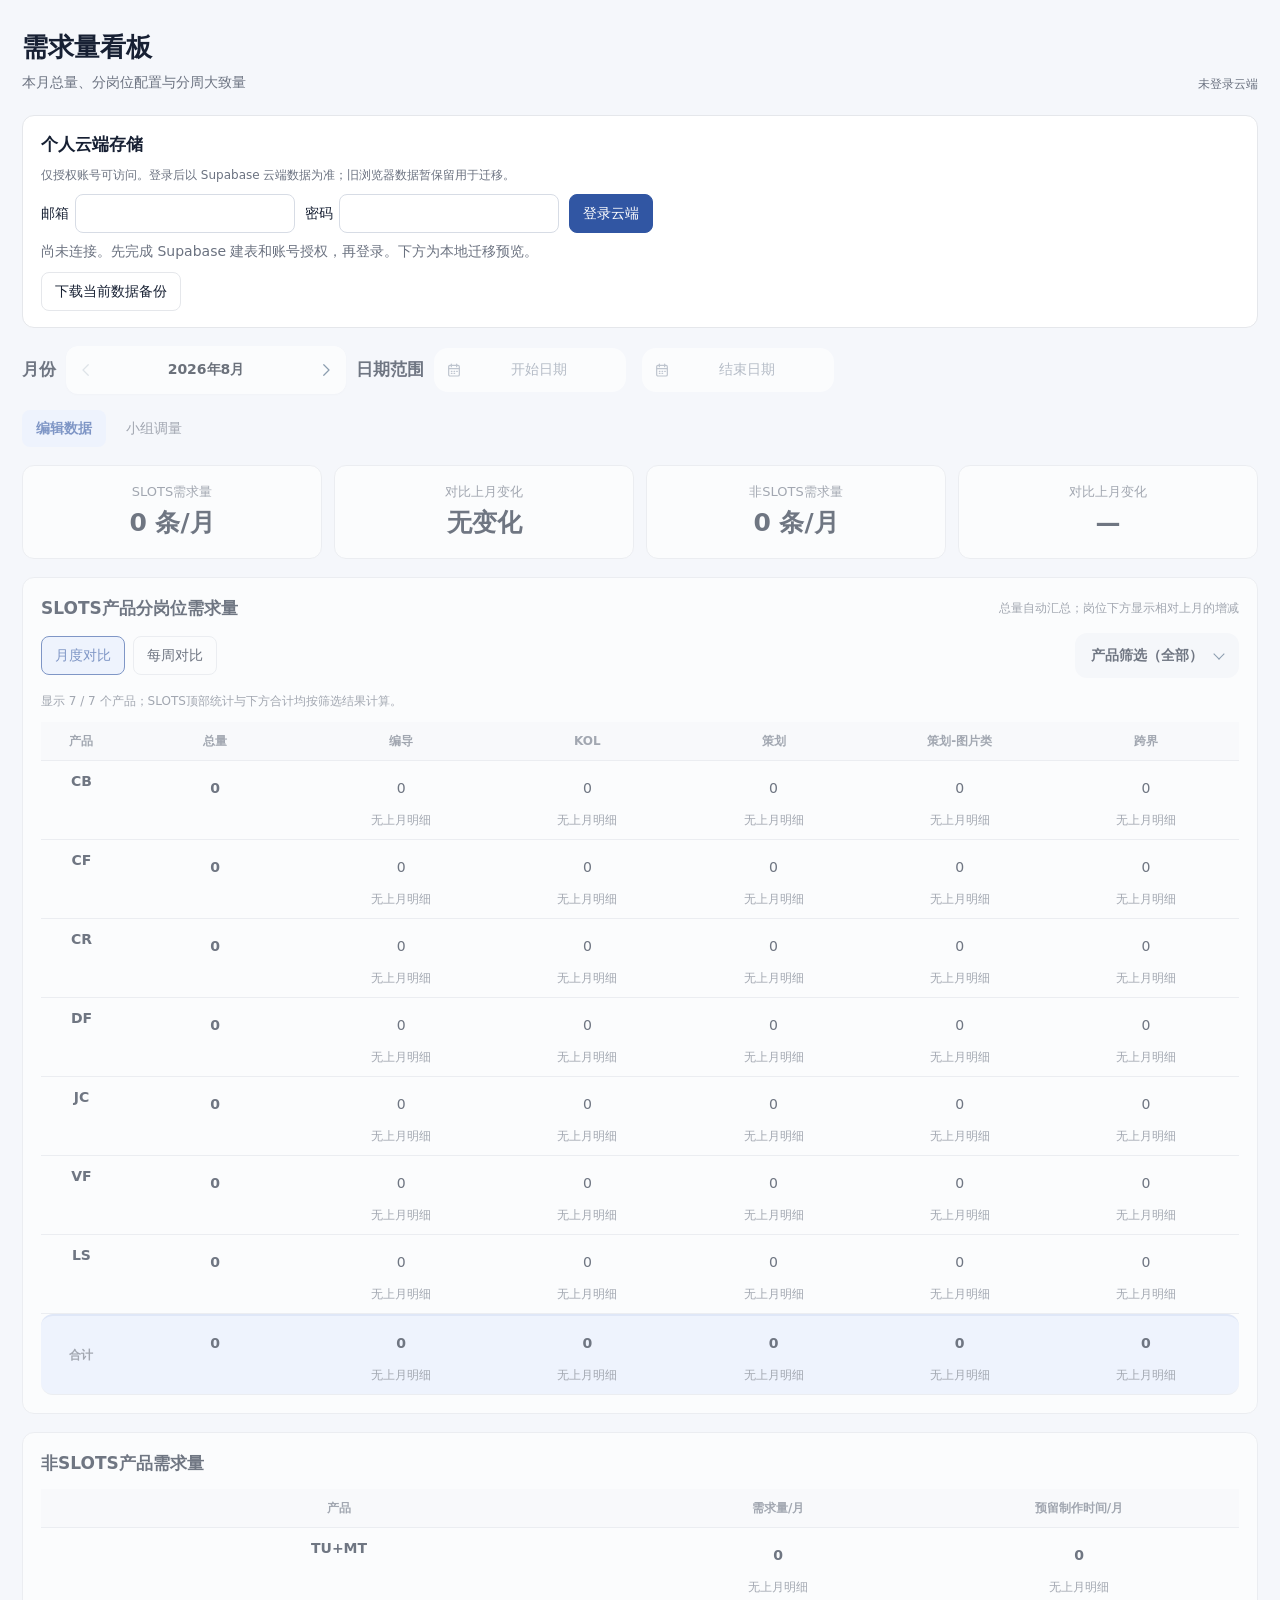
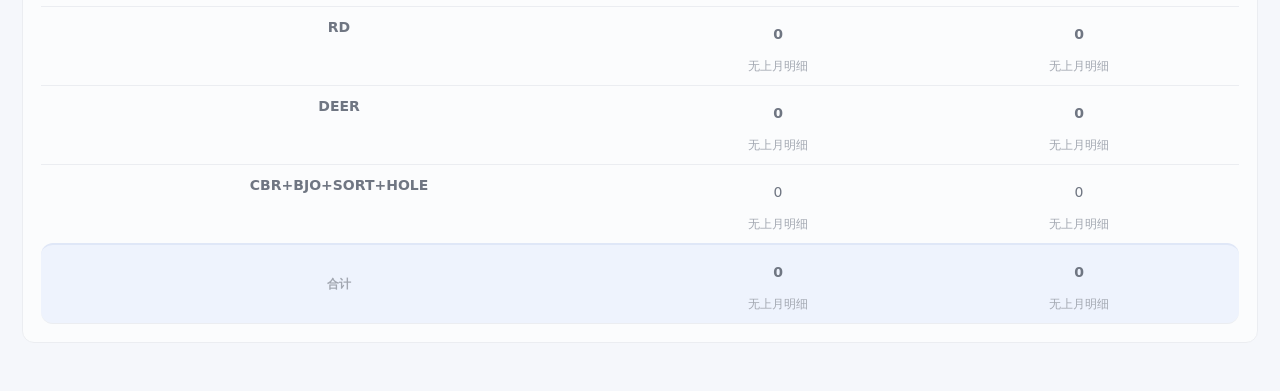
==== demand-dashboard.html @ d597fad3 "Preserve sanitized personal dashboard baseline before shared deployment" ====
<!doctype html>
<html lang="zh-CN">
<head>
  <meta charset="utf-8">
  <meta name="viewport" content="width=device-width, initial-scale=1">
  <title>需求量看板</title>
  <style>
    :root { --bg:#f5f7fb; --panel:#fff; --text:#172033; --muted:#6b7280; --line:#e5e7eb; --brand:#3156a3; --brand-soft:#eaf0ff; --plan:#5b7cda; --director:#2f9e73; --kol:#e09a35; --image:#9a6ad8; --cross:#df6b6b; }
    * { box-sizing:border-box; }
    body { margin:0; background:var(--bg); color:var(--text); font:14px/1.5 "Microsoft YaHei", system-ui, sans-serif; }
    button, input, select { font:inherit; }
    button { cursor:pointer; }
    .shell { max-width:1280px; margin:auto; padding:28px 22px 48px; }
    header { display:flex; align-items:flex-end; justify-content:space-between; gap:20px; margin-bottom:22px; }
    h1 { margin:0; font-size:26px; }
    .subtitle { color:var(--muted); margin-top:5px; }
    .btn { border:1px solid var(--line); background:var(--panel); color:var(--text); border-radius:8px; padding:8px 13px; }
    .btn.primary { background:var(--brand); border-color:var(--brand); color:white; }
    .tabs { display:flex; gap:6px; margin-bottom:18px; }
    .tab { border:0; background:transparent; color:var(--muted); padding:8px 14px; border-radius:8px; }
    .tab.active { background:var(--brand-soft); color:var(--brand); font-weight:600; }
    .stats { display:grid; grid-template-columns:repeat(4,minmax(0,1fr)); gap:12px; margin-bottom:18px; }
    .stat, .panel { background:var(--panel); border:1px solid var(--line); border-radius:12px; }
    .stat { padding:16px 18px; }
    .stat-label { color:var(--muted); font-size:13px; }
    .stat-value { font-size:25px; font-weight:700; margin-top:3px; }
    .panel { padding:18px; }
    .panel-head { display:flex; justify-content:space-between; align-items:center; gap:12px; margin-bottom:12px; }
    .panel h2 { margin:0; font-size:17px; }
    .hint { color:var(--muted); font-size:12px; }
    .table-wrap { overflow-x:auto; }
    table { width:100%; border-collapse:collapse; min-width:940px; }
    #edit-view table { min-width:680px; border-collapse:separate; border-spacing:0; }
    #editor-foot th,#editor-foot td,#non-slots-foot th,#non-slots-foot td { background:var(--brand-soft); border-top:2px solid #d1dcf5; font-weight:700; }
    #editor-foot th:first-child,#non-slots-foot th:first-child { border-radius:12px 0 0 12px; }
    #editor-foot td:last-child,#non-slots-foot td:last-child { border-radius:0 12px 12px 0; }
    .weekly-value,.quantity { display:inline-flex; align-items:center; justify-content:center; min-width:76px; height:35px; padding:6px 7px; font-weight:600; }
    #editor-body td,#editor-foot td,#non-slots-body td,#non-slots-foot td { vertical-align:top; }
    th, td { padding:10px 8px; border-bottom:1px solid var(--line); text-align:center; white-space:nowrap; }
    th { color:var(--muted); font-size:12px; font-weight:600; background:#fafbfc; }
    th:first-child, td:first-child { text-align:center; }
    tbody tr:last-child td { border-bottom:0; }
    input[type=number] { width:76px; border:1px solid #d7dce5; border-radius:6px; padding:6px 7px; text-align:center; background:white; color:var(--text); }
    input[type=number]:not(:focus) { border-color:transparent; background:transparent; appearance:textfield; cursor:text; }
    input[type=number]:not(:focus)::-webkit-inner-spin-button,
    input[type=number]:not(:focus)::-webkit-outer-spin-button { -webkit-appearance:none; margin:0; }
    input[type=number]:hover { border-color:#d7dce5; }
    .save-tools,.product-options { display:flex; align-items:center; gap:10px; flex-wrap:wrap; }
    .btn:disabled { cursor:default; opacity:.45; }
    .product-filter summary { cursor:pointer; white-space:nowrap; list-style:none; display:flex; align-items:center; gap:12px; font-weight:600; }
    .product-filter summary::-webkit-details-marker { display:none; }
    .product-filter summary::after { content:""; width:7px; height:7px; border-right:1.5px solid #45617d; border-bottom:1.5px solid #45617d; transform:rotate(45deg); margin-top:-4px; }
    .product-filter[open] summary::after { transform:rotate(225deg); margin-top:4px; }
    .product-filter { position:relative; margin-left:auto; border:0; background:#f6f7fa; border-radius:12px; padding:12px 16px; }
    .product-menu { position:absolute; top:calc(100% + 8px); right:0; z-index:10; width:min(280px,calc(100vw - 40px)); padding:14px; border:1px solid #e3e7ee; border-radius:16px; background:#fff; box-shadow:0 10px 26px #1720331a; }
    .product-options { margin-top:10px; }
    .product-options label { display:inline-flex; align-items:center; gap:5px; cursor:pointer; }
    #product-options { display:grid; grid-template-columns:repeat(3,1fr); gap:8px; margin:0; }
    #product-options label { position:relative; justify-content:center; height:38px; border-radius:10px; color:#45617d; }
    #product-options label:has(input:checked) { background:#050505; color:white; }
    #product-options label:focus-within { outline:2px solid #7895bc; outline-offset:2px; }
    #product-options input { position:absolute; opacity:0; width:100%; height:100%; inset:0; margin:0; cursor:pointer; }
    .product-menu .btn { border:0; background:#f6f7fa; border-radius:10px; flex:1; }
    .filter-summary { margin:0 0 12px; }
    #empty-products td { padding:30px 8px; color:var(--muted); }
    #save-status[data-error=true] { color:#d24f4f; }
    .cloud-panel { margin-bottom:18px; padding:16px 18px; background:#fff; border:1px solid var(--line); border-radius:12px; }
    .cloud-panel h2 { margin:0 0 8px; font-size:17px; }
    .cloud-form,.cloud-actions { display:flex; gap:10px; align-items:center; flex-wrap:wrap; margin-top:10px; }
    .cloud-form label { display:flex; gap:6px; align-items:center; }
    .cloud-form input { width:220px; max-width:100%; border:1px solid #d7dce5; border-radius:8px; padding:8px; }
    #cloud-message { margin-top:8px; color:var(--muted); overflow-wrap:anywhere; }
    #cloud-message[data-error=true] { color:#bc3636; }
    #dashboard-content[inert] { opacity:.6; }
    @media(max-width:480px) { .cloud-form label,.cloud-form input { width:100%; } .cloud-form label { flex-wrap:wrap; } }
    .stat,.role-grid,.weeks,.product-total { text-align:center; font-variant-numeric:tabular-nums; }
    .product-total { display:inline-block; min-width:64px; }
    .month-controls { display:flex; align-items:center; gap:10px; flex-wrap:wrap; margin-bottom:16px; }
    .control-label { font-size:17px; font-weight:700; }
    .month-picker { position:relative; width:280px; }
    .month-bar { display:flex; gap:4px; padding:4px; background:#fff; border-radius:12px; box-shadow:0 1px 3px #1720330a; }
    .arrow-btn { width:32px; height:40px; display:inline-flex; align-items:center; justify-content:center; flex-shrink:0; border:0; border-radius:9px; background:transparent; color:#45617d; }
    .arrow-btn:hover { background:#f6f7fa; }
    .arrow-btn:disabled { opacity:.25; cursor:default; }
    .arrow-btn svg { width:18px; height:18px; fill:none; stroke:currentColor; stroke-width:1.6; stroke-linecap:round; stroke-linejoin:round; }
    #month-trigger { flex:1; border:0; border-radius:10px; background:#fff; color:#101827; font-weight:700; }
    .month-popup { position:absolute; top:calc(100% + 6px); left:10px; width:260px; padding:10px 12px 12px; z-index:20; background:#fff; border:1px solid #e3e7ee; border-radius:16px; box-shadow:0 10px 26px #1720331a; }
    .year-bar { display:flex; align-items:center; justify-content:space-between; margin-bottom:2px; }
    .year-bar strong { font-size:14px; color:#101827; }
    .month-grid { display:grid; grid-template-columns:repeat(3,1fr); gap:6px 8px; }
    .month-grid button { height:38px; border:0; border-radius:10px; color:#45617d; background:transparent; }
    .month-grid button:hover { background:#f6f7fa; }
    .month-grid button[aria-pressed=true] { background:#050505; color:white; }
    .month-grid button:disabled { opacity:.3; cursor:default; }
    .date-range-fields { display:flex; gap:16px; }
    .date-picker { position:relative; }
    .date-field { position:relative; width:192px; height:44px; border:0; border-radius:14px; background:#fff; display:flex; align-items:center; justify-content:center; font-weight:700; color:#171c26; }
    .date-field svg { position:absolute; left:12px; width:16px; height:16px; fill:none; stroke:#9aa3b2; stroke-width:1.8; stroke-linecap:round; stroke-linejoin:round; }
    .date-field:focus-within { outline:2px solid #b9c9f5; outline-offset:2px; }
    .date-field span { padding-left:18px; font-variant-numeric:tabular-nums; pointer-events:none; }
    .date-field span[data-empty=true] { color:#8a94a4; font-weight:400; }
    .date-popup { position:absolute; top:calc(100% + 8px); left:0; z-index:25; width:288px; padding:12px; border:1px solid #e3e7ee; border-radius:16px; background:#fff; box-shadow:0 10px 26px #1720331a; }
    .date-picker:last-child .date-popup { left:auto; right:0; }
    .date-grid { display:grid; grid-template-columns:repeat(7,1fr); gap:3px; text-align:center; }
    .date-grid .day-name { color:#8a94a4; font-size:12px; padding:6px 0; }
    .date-grid button { height:33px; border:0; border-radius:9px; background:transparent; color:#45617d; }
    .date-grid button:hover { background:#f6f7fa; }
    .date-grid button.outside-month { color:#b4bdca; }
    .date-grid button.in-range { background:#f1f3f8; }
    .date-grid button[aria-pressed=true] { background:#050505; color:#fff; }
    .date-grid button:focus-visible { outline:2px solid #7895bc; }
    #non-slots-view { margin-top:18px; }
    #non-slots-view table { min-width:520px; border-collapse:separate; border-spacing:0; }
    .readonly { color:var(--text); }
    #notice { color:var(--brand); margin:8px 0; }
    @media print { .month-controls,#notice,.save-tools,.product-filter,.filter-summary { display:none; } }
    input[type=number]:focus { outline:2px solid #b9c9f5; border-color:var(--brand); }
    .derived { font-weight:700; }
    .delta.down { color:#d24f4f; } .delta.up { color:#21845e; }
    .role-change { margin-top:5px; font-size:12px; color:var(--muted); font-weight:400; text-align:center; }
    .role-change:empty { display:none; }
    .compare-controls { display:flex; align-items:center; gap:8px; flex-wrap:wrap; margin-bottom:14px; }
    .compare-controls .btn[aria-pressed=true] { background:var(--brand-soft); border-color:var(--brand); color:var(--brand); }
    #range-status { width:100%; }
    .legend { display:flex; gap:14px; flex-wrap:wrap; color:var(--muted); font-size:12px; }
    .dot { display:inline-block; width:9px; height:9px; border-radius:3px; margin-right:5px; }
    .cards { display:grid; grid-template-columns:repeat(2,minmax(0,1fr)); gap:14px; }
    .product { background:var(--panel); border:1px solid var(--line); border-radius:12px; padding:16px; }
    .product-top { display:flex; justify-content:space-between; align-items:baseline; margin-bottom:13px; }
    .product-name { font-size:18px; font-weight:700; }
    .product-total { font-size:22px; font-weight:700; color:var(--brand); }
    .bar { height:10px; display:flex; overflow:hidden; border-radius:5px; background:#eef0f4; margin-bottom:13px; }
    .bar span { min-width:0; }
    .role-grid { display:grid; grid-template-columns:repeat(5,1fr); gap:8px; margin-bottom:13px; }
    .role-label { color:var(--muted); font-size:11px; }
    .role-value { font-weight:700; margin-top:2px; }
    .weeks { display:grid; grid-template-columns:repeat(3,1fr); gap:8px; padding-top:12px; border-top:1px solid var(--line); }
    .week-item { background:#f8f9fc; border-radius:8px; padding:9px; }
    .week-title { color:var(--muted); font-size:11px; }
    .week-value { font-weight:700; margin-top:2px; }
    .empty-note { display:none; }
    .group-summary { display:grid; grid-template-columns:repeat(3,1fr); gap:12px; margin-bottom:16px; }
    .group-summary .stat-value { font-size:21px; }
    .gap-ok { color:#21845e; } .gap-risk { color:#d24f4f; }
    .gap-balanced { color:var(--muted); }
    #chengdu-alert { margin:0 0 16px; padding:10px 14px; border:1px solid #f1c6c6; border-radius:10px; background:#fff2f2; color:#bc3636; font-weight:600; }
    .pending-time { color:#a86508; font-size:12px; font-weight:500; }
    [data-ctime-note]:not([hidden]) { display:block; margin-top:4px; }
    .group-products { padding:6px; border-radius:10px; display:flex; flex-wrap:nowrap; justify-content:center; align-items:center; gap:6px; min-height:48px; }
    #group-view table { border-collapse:separate; border-spacing:0; }
    #group-view th:nth-child(-n+3),#group-view td:nth-child(-n+3) { position:sticky; z-index:2; background:#fff; }
    #group-view th:nth-child(-n+3) { background:#fafbfc; z-index:3; }
    #group-view tr>:nth-child(1) { left:0; min-width:56px; width:56px; max-width:56px; }
    #group-view tr>:nth-child(2) { left:56px; min-width:70px; width:70px; max-width:70px; }
    #group-view tr>:nth-child(3) { left:126px; min-width:var(--products-width,170px); width:var(--products-width,170px); box-shadow:2px 0 0 var(--line); }
    #group-view [data-gderived="demand"],#group-view [data-gderived="total"] { font-weight:400; }
    #chengdu-view { margin-top:18px; }
    #chengdu-view table { min-width:1120px; border-collapse:separate; border-spacing:0; }
    #chengdu-view .c-fixed { position:sticky; z-index:2; background:#fff; }
    #chengdu-view th.c-fixed { z-index:3; background:#fafbfc; }
    #chengdu-view .c1 { left:0; width:80px; min-width:80px; max-width:80px; }
    #chengdu-view .c2 { left:80px; width:80px; min-width:80px; max-width:80px; }
    #chengdu-view .c3 { left:160px; width:90px; min-width:90px; max-width:90px; box-shadow:2px 0 0 var(--line); }
    #week-note { margin:-4px 0 12px; }
    .group-products.drag-over { background:var(--brand-soft); outline:2px dashed var(--brand); }
    .group-product { min-width:42px; padding:7px 10px; border:1px solid var(--line); border-radius:8px; background:#fff; color:var(--text); font-weight:700; cursor:grab; text-align:center; }
    .group-product:active { cursor:grabbing; }
    .group-products .empty-group { align-self:center; color:var(--muted); white-space:normal; font-size:12px; }
    [hidden] { display:none !important; }
    @media (max-width:800px) { .stats { grid-template-columns:repeat(2,1fr); } .cards { grid-template-columns:1fr; } .group-summary { grid-template-columns:1fr; } header { align-items:flex-start; flex-direction:column; } }
    @media (max-width:480px) { .shell { padding:20px 14px 36px; } .stats { grid-template-columns:1fr 1fr; } .role-grid { grid-template-columns:repeat(3,1fr); } .weeks { grid-template-columns:1fr; } }
    @media (max-width:480px) { .compare-controls { gap:6px; flex-wrap:nowrap; } .compare-controls>.btn { padding:8px; white-space:nowrap; } .product-filter { padding:8px; } }
    @media (max-width:800px) { .date-range-fields { width:100%; } .date-field { width:192px; max-width:calc((100vw - 44px)/2); } }
    @media print { body { background:white; } .shell { max-width:none; padding:0; } .tabs { display:none !important; } .panel,.stat { break-inside:avoid; box-shadow:none; } }
  </style>
</head>
<body>
  <main class="shell">
    <header>
      <div><h1>需求量看板</h1><div class="subtitle">本月总量、分岗位配置与分周大致量</div></div>
      <div class="save-tools"><span class="hint" id="save-status" role="status">未登录云端</span></div>
    </header>

    <section class="cloud-panel" aria-label="个人云端存储">
      <h2>个人云端存储</h2>
      <div class="hint">仅授权账号可访问。登录后以 Supabase 云端数据为准；旧浏览器数据暂保留用于迁移。</div>
      <form class="cloud-form" id="cloud-login">
        <label>邮箱<input id="cloud-email" type="email" required autocomplete="username"></label>
        <label>密码<input id="cloud-password" type="password" required autocomplete="current-password"></label>
        <button class="btn primary" type="submit">登录云端</button>
      </form>
      <div id="cloud-message" role="status" aria-live="polite">尚未连接。先完成 Supabase 建表和账号授权，再登录。下方为本地迁移预览。</div>
      <div class="cloud-actions">
        <button class="btn" id="cloud-backup">下载当前数据备份</button>
        <button class="btn primary" id="cloud-migrate" hidden>下载备份并迁移到云端</button>
        <button class="btn" id="cloud-recover" hidden>恢复未同步修改</button>
        <button class="btn" id="cloud-reload" hidden>备份当前数据并读取云端</button>
        <button class="btn" id="cloud-retry" hidden>重试云端保存</button>
        <button class="btn" id="cloud-logout" hidden>退出登录</button>
      </div>
    </section>
    <div id="dashboard-content" inert>
    <div class="month-controls">
      <span class="control-label">月份</span><input type="month" id="month-select" min="2026-08" max="9999-12" hidden>
      <div class="month-picker">
        <div class="month-bar">
          <button class="arrow-btn" id="previous-month" aria-label="上个月"><svg viewBox="0 0 24 24" aria-hidden="true"><path d="m15 5-7 7 7 7"/></svg></button>
          <button id="month-trigger" aria-expanded="false" aria-controls="month-popup" aria-label="选择月份"></button>
          <button class="arrow-btn" id="next-month" aria-label="下个月"><svg viewBox="0 0 24 24" aria-hidden="true"><path d="m9 5 7 7-7 7"/></svg></button>
        </div>
        <div class="month-popup" id="month-popup" hidden>
          <div class="year-bar">
            <button class="arrow-btn" id="previous-year" aria-label="上一年"><svg viewBox="0 0 24 24" aria-hidden="true"><path d="m14 7-5 5 5 5"/></svg></button>
            <strong id="picker-year"></strong>
            <button class="arrow-btn" id="next-year" aria-label="下一年"><svg viewBox="0 0 24 24" aria-hidden="true"><path d="m10 7 5 5-5 5"/></svg></button>
          </div>
          <div class="month-grid" id="month-grid"></div>
        </div>
      </div>
      <span class="control-label">日期范围</span>
      <div class="date-range-fields">
        <div class="date-picker"><button class="date-field" data-open-date="start" aria-label="选择开始日期" aria-expanded="false" aria-controls="date-popup"><svg viewBox="0 0 24 24" aria-hidden="true"><rect x="4" y="5" width="16" height="16" rx="2"/><path d="M8 3v4m8-4v4M4 10h16M8 14h1m3 0h1m3 0h1M8 17h1m3 0h1"/></svg><span id="range-start-label">开始日期</span></button><input type="date" id="range-start" hidden></div>
        <div class="date-picker"><button class="date-field" data-open-date="end" aria-label="选择结束日期" aria-expanded="false" aria-controls="date-popup"><svg viewBox="0 0 24 24" aria-hidden="true"><rect x="4" y="5" width="16" height="16" rx="2"/><path d="M8 3v4m8-4v4M4 10h16M8 14h1m3 0h1m3 0h1M8 17h1m3 0h1"/></svg><span id="range-end-label">结束日期</span></button><input type="date" id="range-end" hidden></div>
      </div>
      <div class="date-popup" id="date-popup" hidden>
        <div class="year-bar"><button class="arrow-btn" id="date-prev" aria-label="日历上个月"><svg viewBox="0 0 24 24"><path d="m14 7-5 5 5 5"/></svg></button><strong id="date-month-label"></strong><button class="arrow-btn" id="date-next" aria-label="日历下个月"><svg viewBox="0 0 24 24"><path d="m10 7 5 5-5 5"/></svg></button></div>
        <div class="date-grid" id="date-grid"></div>
      </div>
    </div>
    <div class="hint" id="range-status" role="status"></div>
    <div id="notice" role="status" aria-live="polite"></div>
    <div id="chengdu-alert" role="status" aria-live="polite" hidden>成都已超量</div>
    <nav class="tabs" aria-label="视图切换">
      <button class="tab active" data-view="edit-view">编辑数据</button>
      <button class="tab" data-view="group-view">小组调量</button>
    </nav>

    <section class="stats" id="stats"></section>

    <section class="panel" id="edit-view">
      <div class="panel-head"><h2>SLOTS产品分岗位需求量</h2><span class="hint">总量自动汇总；岗位下方显示相对上月的增减</span></div>
      <div class="compare-controls" aria-label="对比口径">
        <button class="btn" data-compare="month" aria-pressed="true">月度对比</button>
        <button class="btn" data-compare="week" aria-pressed="false">每周对比</button>
        <details class="product-filter"><summary id="product-filter-title">产品筛选（全部）</summary>
          <div class="product-menu">
          <div class="product-options" id="product-options"></div>
          <div class="product-options"><button class="btn" id="select-all-products">全选</button><button class="btn" id="clear-products">清空</button></div>
          </div>
        </details>
      </div>
      <p id="week-note" class="hint" hidden></p>
      <p class="hint filter-summary" id="filter-summary" role="status"></p>
      <div class="table-wrap"><table>
        <thead id="editor-head"></thead>
        <tbody id="editor-body"></tbody>
        <tfoot id="editor-foot"></tfoot>
      </table></div>
    </section>

    <section class="panel" id="non-slots-view">
      <div class="panel-head"><h2>非SLOTS产品需求量</h2></div>
      <div class="table-wrap"><table>
        <thead><tr><th scope="col">产品</th><th scope="col">需求量/月</th><th scope="col">预留制作时间/月</th></tr></thead>
        <tbody id="non-slots-body"></tbody>
        <tfoot id="non-slots-foot"></tfoot>
      </table></div>
    </section>

    <section class="panel" id="group-view" hidden>
      <div class="panel-head"><h2>北京玩法小组需求量调整</h2><span class="hint">产品需求取“策划＋跨界”，其余参数均可调整</span></div>
      <div class="group-summary" id="group-summary"></div>
      <div class="table-wrap"><table>
        <thead><tr><th>小组</th><th>负责人</th><th>产品</th><th id="group-month">产品需求</th><th>通用创新/月</th><th>Playable/月</th><th>小组总量/月</th><th>成都移动/月</th><th>成都单周移动/天</th><th>实际小组总量</th><th>人员承载力</th><th>余量/缺口</th><th>单需求制作时间（天）</th><th>人员数量</th><th>全职/组长负责量（天）</th><th>请假预留（天）</th><th>临时需求预留（天）</th></tr></thead>
        <tbody id="group-body"></tbody>
      </table></div>
    </section>

    <section class="panel" id="chengdu-view" hidden>
      <div class="panel-head"><h2>成都玩法小组需求量调整</h2><span class="hint">SLOTS取北京成都移动合计；非SLOTS自动汇总至编辑数据</span></div>
      <div class="group-summary" id="chengdu-summary"></div>
      <div class="table-wrap"><table>
        <thead><tr><th class="c-fixed c1">小组</th><th class="c-fixed c2">负责人</th><th class="c-fixed c3">产品</th><th>产品需求</th><th>产品制作天数</th><th>单需求制作时间（天）</th><th>应制作天数（天）</th><th>人员承载力（天）</th><th>余量/缺口（天）</th><th>人员数量</th><th>预留请假时间（天）</th></tr></thead>
        <tbody id="chengdu-body"></tbody>
      </table></div>
    </section>
    </div>
  </main>

  <script>
    // Public source contains only an empty template, never the user's business data.
    const initial = ['CB','CF','CR','DF','JC','VF','LS'].map(product=>({
      product,july:0,director:0,kol:0,plan:0,image:0,cross:0
    }));
    const numericKeys = ['director','kol','plan','image','cross'];
    const nonSlotsInitial=['TU+MT','RD','DEER','CBR+BJO+SORT+HOLE'].map(product=>({product,demand:0,reservedTime:0}));
    const roleLabels={director:'编导',kol:'KOL',plan:'策划',image:'策划-图片类',cross:'跨界'};
    function visibleRoleKeys() { return compareMode==='week'?['director','plan','cross']:numericKeys; }
    const groupInitial = [['CF'],['CB'],['VF','LS'],['JC','CR','DF']].map((products,i)=>({
      name:`小组${i+1}`,owner:`负责人${i+1}`,products,innovation:0,playable:0,chengdu:0,
      avgTime:1,people:0,fulltime:0,workdays:0,leave:0,revision:0,other:0,special:0
    }));
    const storageKey='demand-dashboard-months-v2';
    const monthLabel=m=>`${m.slice(0,4)}年${Number(m.slice(5))}月`;
    function previousMonth(m) {
      const [y,n]=m.split('-').map(Number);
      return n===1 ? `${y-1}-12` : `${y}-${String(n-1).padStart(2,'0')}`;
    }
    function validMonth(m) { return /^\d{4}-(0[1-9]|1[0-2])$/.test(m) && m>='2026-08'; }
    let store=loadMonths();
    let selectedMonth=store.selectedMonth;
    let data=store.months[selectedMonth].data;
    let groups=store.months[selectedMonth].groups;
    let compareMode='month';
    let currentView='edit-view';
    let pickerYear=Number(selectedMonth.slice(0,4));
    let dateTarget='start', dateViewMonth=selectedMonth;
    function closeDatePicker() {
      document.getElementById('date-popup').hidden=true;
      document.querySelectorAll('[data-open-date]').forEach(el=>el.setAttribute('aria-expanded','false'));
    }
    function renderDateCalendar() {
      document.getElementById('date-month-label').textContent=monthLabel(dateViewMonth);
      document.getElementById('date-prev').disabled=dateViewMonth==='1900-01';
      document.getElementById('date-next').disabled=dateViewMonth==='9999-12';
      const [y,m]=dateViewMonth.split('-').map(Number), first=new Date(Date.UTC(y,m-1,1));
      const offset=(first.getUTCDay()+6)%7;
      const selected=document.getElementById(`range-${dateTarget}`).value;
      const start=document.getElementById('range-start').value, end=document.getElementById('range-end').value;
      document.getElementById('date-grid').innerHTML=['一','二','三','四','五','六','日'].map(day=>`<span class="day-name">${day}</span>`).join('')+
        Array.from({length:42},(_,i)=>{
          const date=new Date(Date.UTC(y,m-1,1-offset+i)), value=date.toISOString().slice(0,10);
          return `<button data-pick-date="${value}" aria-label="${value}" aria-pressed="${value===selected}" class="${value.slice(0,7)!==dateViewMonth?'outside-month':''} ${start && end && value>=start && value<=end?'in-range':''}" ${value<'1900-01-01'||value>'9999-12-31'?'disabled':''}>${date.getUTCDate()}</button>`;
        }).join('');
    }
    function openDatePicker(button) {
      const popup=document.getElementById('date-popup'), same=dateTarget===button.dataset.openDate && !popup.hidden;
      closeDatePicker();
      if(same) return;
      dateTarget=button.dataset.openDate;
      dateViewMonth=(document.getElementById(`range-${dateTarget}`).value||document.getElementById('range-start').value||selectedMonth).slice(0,7);
      button.parentElement.appendChild(popup);
      popup.hidden=false; button.setAttribute('aria-expanded','true');
      renderDateCalendar();
    }
    function shiftDateCalendar(step) {
      const [y,m]=dateViewMonth.split('-').map(Number), date=new Date(Date.UTC(y,m-1+step,1));
      dateViewMonth=`${date.getUTCFullYear()}-${String(date.getUTCMonth()+1).padStart(2,'0')}`;
      renderDateCalendar();
    }
    function closeMonthPicker() {
      document.getElementById('month-popup').hidden=true;
      document.getElementById('month-trigger').setAttribute('aria-expanded','false');
    }
    function renderMonthPicker() {
      document.getElementById('month-trigger').textContent=monthLabel(selectedMonth);
      document.getElementById('previous-month').disabled=selectedMonth==='2026-08';
      document.getElementById('next-month').disabled=selectedMonth==='9999-12';
      document.getElementById('picker-year').textContent=`${pickerYear}年`;
      document.getElementById('previous-year').disabled=pickerYear<=2026;
      document.getElementById('next-year').disabled=pickerYear>=9999;
      document.getElementById('month-grid').innerHTML=Array.from({length:12},(_,i)=>{
        const m=`${pickerYear}-${String(i+1).padStart(2,'0')}`;
        return `<button data-pick-month="${m}" aria-label="${pickerYear}年${i+1}月" aria-pressed="${m===selectedMonth}" ${validMonth(m)?'':'disabled'}>${i+1}月</button>`;
      }).join('');
    }
    function chooseMonth(month) {
      if(!validMonth(month)) return;
      const el=document.getElementById('month-select');
      el.value=month; el.dispatchEvent(new Event('change',{bubbles:true}));
      closeMonthPicker();
    }
    function shiftMonth(step) {
      const [year,month]=selectedMonth.split('-').map(Number);
      const date=new Date(Date.UTC(year,month-1+step,1));
      chooseMonth(`${date.getUTCFullYear()}-${String(date.getUTCMonth()+1).padStart(2,'0')}`);
    }
    function renderDateLabels() {
      ['start','end'].forEach(key=>{
        const value=document.getElementById(`range-${key}`).value,label=document.getElementById(`range-${key}-label`);
        label.textContent=value||(key==='start'?'开始日期':'结束日期');
        label.dataset.empty=String(!value);
      });
    }
    let selectedProducts=new Set(initial.map(row=>row.product));
    const undoByMonth=new Map();
    function rememberUndo() {
      undoByMonth.set(selectedMonth,structuredClone(store.months[selectedMonth]));
    }
    function rememberNumberEdit(el) {
      if(!el.dataset.undoCaptured) { rememberUndo(); el.dataset.undoCaptured='true'; }
    }
    function visibleRows() {
      return data.filter(row=>selectedProducts.has(row.product));
    }
    function applyFilters() {
      const visible=visibleRows(), products=new Set(visible.map(row=>row.product));
      document.querySelectorAll('#editor-body tr[data-product]').forEach(tr=>tr.hidden=!products.has(tr.dataset.product));
      document.getElementById('empty-products').hidden=visible.length>0;
      document.getElementById('product-filter-title').textContent=`产品筛选（${selectedProducts.size===data.length?'全部':`${selectedProducts.size}项`}）`;
      document.getElementById('filter-summary').textContent=`显示 ${visible.length} / ${data.length} 个产品；SLOTS顶部统计与下方合计均按筛选结果计算。`;
      renderFooter();
      renderStats();
    }
    // 国办发明电〔2025〕7号，2026年中国大陆放假调休安排。
    // https://www.beijing.gov.cn/cs/gncs/zcwj/202603/t20260327_4568275.html
    const holidayRanges2026=[
      ['2026-01-01','2026-01-03'],['2026-02-15','2026-02-23'],
      ['2026-04-04','2026-04-06'],['2026-05-01','2026-05-05'],
      ['2026-06-19','2026-06-21'],['2026-09-25','2026-09-27'],
      ['2026-10-01','2026-10-07']
    ];
    const makeupDays2026=new Set(['2026-01-04','2026-02-14','2026-02-28','2026-05-09','2026-09-20','2026-10-10']);

    function monthEnd(month) {
      const [y,m]=month.split('-').map(Number);
      return `${month}-${new Date(Date.UTC(y,m,0)).getUTCDate()}`;
    }
    function countWorkdays(start,end) {
      let count=0;
      const date=new Date(`${start}T00:00:00Z`), last=new Date(`${end}T00:00:00Z`);
      for(;date<=last;date.setUTCDate(date.getUTCDate()+1)) {
        const day=date.toISOString().slice(0,10);
        if(makeupDays2026.has(day)) { count++; continue; }
        if(holidayRanges2026.some(([a,b])=>day>=a && day<=b)) continue;
        if(date.getUTCDay()!==0 && date.getUTCDay()!==6) count++;
      }
      return count;
    }
    function period(month=selectedMonth) {
      const saved=store.months[month]?.dateRange;
      const range=saved||{start:`${month}-01`,end:monthEnd(month)};
      const days=countWorkdays(range.start,range.end);
      return {...range,days,weeks:days===0?0:Math.max(1,Math.round(days/5)),isDefault:!saved};
    }
    function weeklyQuantity(value,month=selectedMonth) {
      const weeks=period(month).weeks;
      return weeks ? value/weeks : null;
    }
    function formatQuantity(value) { return value===null?'—':String(Number(value.toFixed(2))); }
    function weeklyDisplay(value,withSign=false) {
      if(value===null) return '—';
      const n=Number(value.toFixed(1));
      return withSign?signed(n):String(n);
    }
    function renderRangeStatus() {
      document.getElementById('range-status').textContent='';
    }
    function renderRange() {
      const range=store.months[selectedMonth].dateRange;
      ['start','end'].forEach(key=>{
        const el=document.getElementById(`range-${key}`);
        el.min='1900-01-01'; el.max='9999-12-31';
        el.value=range?.[key]||'';
        el.setCustomValidity('');
      });
      renderRangeStatus();
      renderDateLabels();
    }
    function applyDateRange() {
      renderDateLabels();
      const startEl=document.getElementById('range-start'), endEl=document.getElementById('range-end');
      startEl.setCustomValidity(''); endEl.setCustomValidity('');
      const start=startEl.value,end=endEl.value;
      if(!start || !end) {
        document.getElementById('range-status').textContent='请选齐开始和结束日期；小组工作日尚未更新。';
        return;
      }
      if(!startEl.validity.valid || !endEl.validity.valid || start>end || (new Date(end)-new Date(start))/86400000>366) {
        endEl.setCustomValidity('结束日期不得早于开始日期，日期范围最长为367天，可跨月选择。');
        document.getElementById('range-status').textContent='日期范围无效，小组工作日未改变。';
        return;
      }
      const previous=store.months[selectedMonth].dateRange;
      if(previous?.start===start && previous?.end===end) return;
      rememberUndo();
      store.months[selectedMonth].dateRange={start,end};
      renderEditor(); renderOutputs(); renderRangeStatus(); saveMonths();
    }
    function comparison(row,key) {
      const prior=store.months[previousMonth(selectedMonth)]?.data.find(r=>r.product===row.product);
      const before=key==='total'?priorTotal(row):prior?.[key];
      if(before===undefined || before===null) return null;
      const current=key==='total'?total(row):row[key];
      if(compareMode==='month') return current-before;
      const currentWeek=weeklyQuantity(current), priorWeek=weeklyQuantity(before,previousMonth(selectedMonth));
      return currentWeek===null || priorWeek===null ? null : currentWeek-priorWeek;
    }
    function changeText(value) {
      if(value===null) return compareMode==='week'?'暂无可比周量':'无上月明细';
      const number=Number(value.toFixed(compareMode==='week'?1:10));
      if(number===0) return '';
      return `${compareMode==='week'?weeklyDisplay(number,true):signed(number)} 条${compareMode==='week'?'/周':'/月'}`;
    }
    function renderComparisons() {
      document.querySelectorAll('[data-compare]').forEach(btn=>btn.setAttribute('aria-pressed',String(btn.dataset.compare===compareMode)));
      document.querySelectorAll('[data-change]').forEach(el=>{
        const value=comparison(data[Number(el.dataset.row)],el.dataset.change);
        el.textContent=changeText(value);
        el.classList.toggle('up',value!==null && value>0);
        el.classList.toggle('down',value!==null && value<0);
      });
    }
    function displayQuantity(value) { return compareMode==='week'?weeklyDisplay(weeklyQuantity(value)):formatQuantity(value); }
    function renderFooter() {
      const rows=visibleRows();
      document.getElementById('editor-foot').innerHTML='<tr><th scope="row">合计</th>'+['total',...visibleRoleKeys()].map(key=>{
        const changes=rows.map(row=>comparison(row,key));
        const change=changes.includes(null)?null:changes.reduce((a,b)=>a+b,0);
        const value=rows.reduce((a,row)=>a+(key==='total'?total(row):row[key]),0);
        return `<td><span class="quantity" data-sum="${key}">${displayQuantity(value)}</span><div class="role-change delta ${change>0?'up':change<0?'down':''}">${changeText(change)}</div></td>`;
      }).join('')+'</tr>';
    }

    function migrateGroupReserves(month) {
      month.groups?.forEach(g=>{
        if(g.temporary===undefined) g.temporary=(Number(g.revision)||0)+(Number(g.other)||0)+(Number(g.special)||0);
      });
    }
    function migrateChengdu(month) {
      if(!month.chengduGroups) {
        const product=code=>{
          const old=month.nonSlots?.find(r=>r.product===code);
          const demand=old?.demand||0, days=old?.reservedTime||0;
          return {product:code,demand,avgTime:demand?days/demand:0,...(!demand&&days?{legacyDays:days}:{})};
        };
        month.chengduGroups=[
          {name:'成都',owner:'成都负责人',people:0,leave:0,products:['SLOTS','TU+MT','RD','DEER'].map(product)},
          {name:'素材支持',owner:'素材支持负责人',people:0,leave:0,products:[{product:'TU+MT',demand:0,avgTime:0}]}
        ];
      }
      syncChengdu(month);
    }
    function chengduDemand(row,month) { return row.product==='SLOTS'?month.groups.reduce((a,g)=>a+g.chengdu,0):row.demand; }
    function chengduDays(row,month) { return row.legacyDays??chengduDemand(row,month)*row.avgTime; }
    function syncChengdu(month) {
      ['TU+MT','RD','DEER'].forEach(code=>{
        const rows=month.chengduGroups.flatMap(g=>g.products).filter(r=>r.product===code);
        const target=month.nonSlots.find(r=>r.product===code);
        target.demand=rows.reduce((a,r)=>a+r.demand,0);
        target.reservedTime=Number(rows.reduce((a,r)=>a+chengduDays(r,month),0).toFixed(6));
      });
    }
    function loadMonths() {
      try {
        const saved=JSON.parse(localStorage.getItem(storageKey));
        if(saved?.months?.['2026-08'] && validMonth(saved.selectedMonth) && saved.months[saved.selectedMonth]) {
          Object.values(saved.months).forEach(month=>{
            if(!month.nonSlots) month.nonSlots=structuredClone(nonSlotsInitial);
            migrateGroupReserves(month);
            migrateChengdu(month);
            if(month.baseline) migrateGroupReserves(month.baseline);
          });
          return saved;
        }
      } catch (_) {}
      const snapshot={data:load(),groups:loadGroups(),nonSlots:structuredClone(nonSlotsInitial)};
      // Keep an untouched baseline for reset; old saved July edits are not historical actuals.
      snapshot.data.forEach(row=>numericKeys.forEach(k=>row[k]=Math.max(0,Math.round(Number(row[k])||0))));
      snapshot.groups.forEach(g=>Object.keys(g).forEach(k=>{
        if(typeof g[k]==='number' && !['avgTime','people'].includes(k)) g[k]=Math.max(0,Math.round(g[k]));
      }));
      migrateGroupReserves(snapshot);
      migrateChengdu(snapshot);
      return {selectedMonth:'2026-08',months:{'2026-08':snapshot}};
    }
    function priorTotal(row) {
      const prev=previousMonth(selectedMonth);
      if(prev==='2026-07') return initial.find(r=>r.product===row.product).july;
      const prior=store.months[prev]?.data.find(r=>r.product===row.product);
      return prior ? total(prior) : null;
    }
    function saveMonths() {
      store.selectedMonth=selectedMonth;
      return cloud.queueSave();
    }
    function signed(n) { return n===null?'—':`${n>0?'+':''}${n}`; }

    function load() {
      try {
        const saved = JSON.parse(localStorage.getItem('demand-dashboard-v1'));
        if (Array.isArray(saved) && saved.length === initial.length) return saved;
      } catch (_) {}
      return structuredClone(initial);
    }
    function loadGroups() {
      try { const saved=JSON.parse(localStorage.getItem('demand-groups-v1')); if(Array.isArray(saved)&&saved.length===groupInitial.length) return saved; } catch (_) {}
      return structuredClone(groupInitial);
    }
    function total(row) { return row.director + row.kol + row.plan + row.image + row.cross; }
    function week(value) { return weeklyDisplay(weeklyQuantity(value)); }
    function sum(key) { return data.reduce((acc,row) => acc + (key === 'total' ? total(row) : row[key]), 0); }
    function productDemand(code) { const row=data.find(x=>x.product===code); return row ? row.plan+row.cross : 0; }
    function groupDemand(group) { return group.products.reduce((n,code)=>n+productDemand(code),0); }
    function groupTotal(group) { return groupDemand(group)+group.innovation+group.playable; }
    function groupActual(group) { return groupTotal(group)-group.chengdu; }
    function groupCapacity(group) { return (group.people*period().days-group.leave-group.temporary+group.fulltime)/group.avgTime; }
    function input(rowIndex,key,value) { return `<input type="number" min="0" step="1" value="${value}" data-row="${rowIndex}" data-key="${key}" aria-label="${data[rowIndex].product} ${key}">`; }

    function render() {
      document.title=document.querySelector('h1').textContent='需求量看板';
      document.getElementById('month-select').value=selectedMonth;
      pickerYear=Number(selectedMonth.slice(0,4));
      renderMonthPicker();
      renderRange();
      document.getElementById('group-month').textContent='产品需求';
      renderEditor();
      renderOutputs();
      renderNonSlots();
    }

    function renderEditor() {
      const note=document.getElementById('week-note');
      note.hidden=compareMode!=='week';
      note.textContent=`本月按 ${period().weeks} 周计算；上月按 ${period(previousMonth(selectedMonth)).weeks} 周计算。周变化＝本月月量÷本月周数－上月月量÷上月周数。`;
      const keys=visibleRoleKeys();
      document.getElementById('editor-head').innerHTML='<tr>'+['产品','总量',...keys.map(k=>roleLabels[k])].map(n=>`<th scope="col">${n}</th>`).join('')+'</tr>';
      const editor = document.getElementById('editor-body');
      editor.innerHTML = data.map((row,i) => {
        return `<tr data-product="${row.product}"><td><strong>${row.product}</strong></td><td class="readonly"><strong class="quantity" data-row="${i}" data-derived="total">${displayQuantity(total(row))}</strong><div class="role-change delta" data-row="${i}" data-change="total"></div></td>${keys.map(key=>`<td>${compareMode==='week'?`<span class="weekly-value" data-row="${i}" data-weekly="${key}">${displayQuantity(row[key])}</span>`:input(i,key,row[key])}<div class="role-change delta" data-row="${i}" data-change="${key}"></div></td>`).join('')}</tr>`;
      }).join('')+`<tr id="empty-products" hidden><td colspan="${keys.length+2}">没有符合筛选条件的产品，请调整产品选择。</td></tr>`;
      renderComparisons();
      applyFilters();
    }
    function renderNonSlots() {
      const rows=store.months[selectedMonth].nonSlots;
      document.getElementById('non-slots-body').innerHTML=rows.map((row,i)=>`<tr><td><strong>${row.product}</strong></td>${['demand','reservedTime'].map(key=>`<td>${i<3?`<span class="quantity" title="由成都玩法小组需求量调整自动汇总">${formatQuantity(row[key])}</span>`:`<input type="number" min="0" step="1" value="${row[key]}" data-nonslot="${i}" data-nkey="${key}" aria-label="${row.product} ${key==='demand'?'需求量/月':'预留制作时间/月'}">`}<div class="role-change delta" data-nonslot-change="${i}" data-nkey="${key}"></div></td>`).join('')}</tr>`).join('');
      renderNonSlotsOutputs();
    }
    function nonSlotsChange(row,key) {
      const prior=store.months[previousMonth(selectedMonth)]?.nonSlots?.find(r=>r.product===row.product);
      return prior ? row[key]-prior[key] : null;
    }
    function nonSlotsChangeText(value,key) {
      if(value===null) return '无上月明细';
      if(value===0) return '';
      return `${value>0?'+':''}${formatQuantity(value)}${key==='demand'?' 条/月':' 天/月'}`;
    }
    function combinedChanges(changes) { return changes.includes(null)?null:changes.reduce((a,b)=>a+b,0); }
    function renderNonSlotsOutputs() {
      const rows=store.months[selectedMonth].nonSlots;
      document.querySelectorAll('[data-nonslot-change]').forEach(el=>{
        const value=nonSlotsChange(rows[Number(el.dataset.nonslotChange)],el.dataset.nkey);
        el.textContent=nonSlotsChangeText(value,el.dataset.nkey);
        el.title=el.dataset.nkey==='demand'?'较上月需求量变化':'较上月预留制作时间变化（沿用填写单位）';
        el.classList.toggle('up',value!==null && value>0);
        el.classList.toggle('down',value!==null && value<0);
      });
      document.getElementById('non-slots-foot').innerHTML='<tr><th scope="row">合计</th>'+['demand','reservedTime'].map(key=>{
        const value=rows.reduce((a,row)=>a+row[key],0), change=combinedChanges(rows.map(row=>nonSlotsChange(row,key)));
        return `<td><span class="quantity" data-nonslot-sum="${key}">${value}</span><div class="role-change delta ${change>0?'up':change<0?'down':''}" data-nonslot-sum-change="${key}">${nonSlotsChangeText(change,key)}</div></td>`;
      }).join('')+'</tr>';
      renderStats();
    }
    function renderStats() {
      const rows=currentView==='edit-view'?visibleRows():data;
      const isGroup=currentView==='group-view';
      const monthTotal=rows.reduce((a,row)=>a+(isGroup?row.plan+row.cross:total(row)),0), range=period();
      const delta=combinedChanges(rows.map(row=>{
        if(!isGroup) return comparison(row,'total');
        const prior=store.months[previousMonth(selectedMonth)]?.data.find(r=>r.product===row.product);
        return prior?row.plan+row.cross-prior.plan-prior.cross:null;
      }));
      const nonRows=store.months[selectedMonth].nonSlots, nonTotal=nonRows.reduce((a,row)=>a+row.demand,0);
      const nonDelta=combinedChanges(nonRows.map(row=>nonSlotsChange(row,'demand')));
      const extra=currentView==='group-view'?
        [['工作日',`${range.days} 天`],['工作周',`${range.weeks} 周`]]:
        [['非SLOTS需求量',`${nonTotal} 条/月`],['对比上月变化',nonDelta===null?'—':nonSlotsChangeText(nonDelta,'demand')||'无变化']];
      document.getElementById('stats').innerHTML = [
        [isGroup?'SLOTS策跨需求量':'SLOTS需求量',isGroup?`${monthTotal} 条/月`:`${displayQuantity(monthTotal)} 条/${compareMode==='week'?'周':'月'}`],
        ['对比上月变化',delta===null?'—':isGroup?(delta?`${signed(delta)} 条/月`:'无变化'):changeText(delta)||'无变化'],
        ...extra
      ].map(([label,value])=>`<article class="stat"><div class="stat-label">${label}</div><div class="stat-value">${value}</div></article>`).join('');
    }
    function renderOutputs() {
      renderStats();
      renderGroups();
      renderChengdu();
    }
    function chengduInput(i,j,key,value) {
      return `<input type="number" min="0" step="${key==='avgTime'?'0.1':key==='people'?'any':'1'}" value="${value}" data-cgroup="${i}" data-cproduct="${j}" data-ckey="${key}" aria-label="${store.months[selectedMonth].chengduGroups[i].name} ${j>=0?store.months[selectedMonth].chengduGroups[i].products[j].product:''} ${key}">`;
    }
    function renderChengdu() {
      const month=store.months[selectedMonth];
      document.getElementById('chengdu-body').innerHTML=month.chengduGroups.map((g,i)=>g.products.map((row,j)=>{
        const span=`rowspan="${g.products.length}"`;
        return `<tr>${j===0?`<td ${span} class="c-fixed c1"><strong>${g.name}</strong></td><td ${span} class="c-fixed c2">${g.owner}</td>`:''}<td class="c-fixed c3">${row.product}</td><td>${row.product==='SLOTS'?'<span data-cslots></span>':chengduInput(i,j,'demand',row.demand)}</td><td data-cdays="${i}-${j}" title="${row.legacyDays!==undefined?'原表有预留天数但需求为0，暂保留原值；编辑需求或制作时间后自动计算':''}"></td><td>${chengduInput(i,j,'avgTime',row.avgTime)}<span class="pending-time" data-ctime-note="${i}-${j}" id="ctime-note-${i}-${j}" hidden>待填写</span></td>${j===0?`<td ${span} class="derived" data-csum="${i}"></td><td ${span} class="derived" data-ccapacity="${i}"></td><td ${span} class="derived" data-cgap="${i}"></td><td ${span}>${chengduInput(i,-1,'people',g.people)}</td><td ${span}>${chengduInput(i,-1,'leave',g.leave)}</td>`:''}</tr>`;
      }).join('')).join('');
      updateChengduOutputs();
    }
    function updateChengduOutputs() {
      const month=store.months[selectedMonth];
      let anyPending=false;
      month.chengduGroups.forEach((g,i)=>{
        let pending=false;
        g.products.forEach((row,j)=>{
          const missing=chengduDemand(row,month)>0 && row.avgTime===0;
          pending ||= missing;
          const cell=document.querySelector(`[data-cdays="${i}-${j}"]`);
          cell.textContent=missing?'待填写':formatQuantity(chengduDays(row,month));
          cell.classList.toggle('pending-time',missing);
          document.querySelector(`[data-ctime-note="${i}-${j}"]`).hidden=!missing;
          const input=document.querySelector(`[data-cgroup="${i}"][data-cproduct="${j}"][data-ckey="avgTime"]`);
          if(missing) input.setAttribute('aria-describedby',`ctime-note-${i}-${j}`);
          else input.removeAttribute('aria-describedby');
        });
        anyPending ||= pending;
        const required=g.products.reduce((a,r)=>a+chengduDays(r,month),0), capacity=g.people*period().days-g.leave, gap=capacity-required;
        const sumCell=document.querySelector(`[data-csum="${i}"]`);
        sumCell.textContent=pending?'待补全':formatQuantity(required);
        sumCell.classList.toggle('pending-time',pending);
        document.querySelector(`[data-ccapacity="${i}"]`).textContent=roundedCount(capacity);
        const status=gapStatus(capacity,required);
        const gapCell=document.querySelector(`[data-cgap="${i}"]`);
        gapCell.textContent=pending?'待补全':status.text;
        gapCell.className=`derived ${pending?'pending-time':status.cls}`;
        if(i===0) document.getElementById('chengdu-alert').hidden=pending || status.delta>=0;
      });
      document.querySelector('[data-cslots]').textContent=month.groups.reduce((a,g)=>a+g.chengdu,0);
      const required=month.chengduGroups.reduce((a,g)=>a+g.products.reduce((n,r)=>n+chengduDays(r,month),0),0);
      const capacity=month.chengduGroups.reduce((a,g)=>a+g.people*period().days-g.leave,0),gap=capacity-required;
      const status=gapStatus(capacity,required);
      document.getElementById('chengdu-summary').innerHTML=[
        ['应制作总天数（天）',anyPending?'待补全':formatQuantity(required),anyPending?'pending-time':''],
        ['人员总承载力（天）',roundedCount(capacity),''],
        ['整体余量 / 缺口（天）',anyPending?'待补全':status.text,anyPending?'pending-time':status.cls]
      ].map(([label,value,cls])=>`<article class="stat"><div class="stat-label">${label}</div><div class="stat-value ${cls}">${value}</div></article>`).join('');
      document.querySelectorAll('[data-gderived="chengduWeek"]').forEach(el=>el.textContent=chengduWeekDays(groups[Number(el.dataset.group)]));
    }

    function groupProducts(g,i) {
      return `<div class="group-products" data-drop-group="${i}" aria-label="${g.name}产品区">${g.products.map(code=>`<button class="group-product" draggable="true" data-move-product="${code}" title="拖动到其他小组；也可按左右方向键移动">${code}</button>`).join('')||'<span class="empty-group">暂无产品，可拖入产品</span>'}</div>`;
    }
    function moveProduct(code,target) {
      const source=groups.findIndex(g=>g.products.includes(code));
      if(source<0 || !Number.isInteger(target) || !groups[target] || source===target) return;
      rememberUndo();
      groups[source].products=groups[source].products.filter(p=>p!==code);
      groups[target].products.push(code);
      renderGroups(); renderStats(); saveMonths();
      document.getElementById('notice').textContent=`${code}已从${groups[source].name}移至${groups[target].name}，策跨需求 ${productDemand(code)} 条/月随产品转移。`;
      document.querySelector(`[data-move-product="${code}"]`).focus();
    }
    function roundedCount(value,withSign=false) {
      const rounded=Math.sign(value)*Math.round(Math.abs(value));
      return `${withSign&&rounded>0?'+':''}${rounded||0}`;
    }
    function gapStatus(capacity,required) {
      const delta=Number(roundedCount(capacity))-Number(roundedCount(required));
      return {delta,text:delta===0?'平衡':`${delta>0?'缺':'超'}${Math.abs(delta)}`,cls:delta===0?'gap-balanced':delta>0?'gap-ok':'gap-risk'};
    }
    function chengduWeekDays(group) {
      const weeks=period().weeks;
      const slots=store.months[selectedMonth].chengduGroups[0].products.find(r=>r.product==='SLOTS');
      if(!weeks) return '—';
      if(group.chengdu>0 && !slots.avgTime) return '待填写';
      return formatQuantity(group.chengdu/weeks*slots.avgTime);
    }
    function groupInput(i,key,value) { return `<input type="number" min="${key==='avgTime'?'0.1':'0'}" step="${key==='avgTime'?'0.1':key==='people'?'any':'1'}" value="${value}" data-group="${i}" data-gkey="${key}" aria-label="${groups[i].name} ${key}">`; }
    function renderGroups() {
      document.getElementById('group-view').style.setProperty('--products-width',`${Math.max(110,...groups.map(g=>g.products.length*48+24))}px`);
      const body=document.getElementById('group-body');
      body.innerHTML=groups.map((g,i)=>{
        const demand=groupDemand(g), totalValue=groupTotal(g), actual=groupActual(g), capacity=groupCapacity(g), status=gapStatus(capacity,actual);
        return `<tr><td><strong>${g.name}</strong></td><td>${g.owner}</td><td>${groupProducts(g,i)}</td><td class="derived" data-group="${i}" data-gderived="demand">${demand}</td><td>${groupInput(i,'innovation',g.innovation)}</td><td>${groupInput(i,'playable',g.playable)}</td><td class="derived" data-group="${i}" data-gderived="total">${totalValue}</td><td>${groupInput(i,'chengdu',g.chengdu)}</td><td data-group="${i}" data-gderived="chengduWeek">${chengduWeekDays(g)}</td><td class="derived" data-group="${i}" data-gderived="actual">${actual}</td><td class="derived" data-group="${i}" data-gderived="capacity">${roundedCount(capacity)}</td><td class="derived ${status.cls}" data-group="${i}" data-gderived="gap">${status.text}</td><td>${groupInput(i,'avgTime',g.avgTime)}</td><td>${groupInput(i,'people',g.people)}</td><td>${groupInput(i,'fulltime',g.fulltime)}</td><td>${groupInput(i,'leave',g.leave)}</td><td>${groupInput(i,'temporary',g.temporary)}</td></tr>`;
      }).join('');
      renderGroupSummary();
    }
    function renderGroupSummary() {
      const actualAll=groups.reduce((n,g)=>n+groupActual(g),0), capacityAll=groups.reduce((n,g)=>n+groupCapacity(g),0), status=gapStatus(capacityAll,actualAll);
      document.getElementById('group-summary').innerHTML=`<article class="stat"><div class="stat-label">实际小组总量（条）</div><div class="stat-value">${actualAll}</div></article><article class="stat"><div class="stat-label">人员总承载力（条）</div><div class="stat-value">${roundedCount(capacityAll)}</div></article><article class="stat"><div class="stat-label">整体余量 / 缺口（条）</div><div class="stat-value ${status.cls}">${status.text}</div></article>`;
    }
    function updateGroupRow(i) {
      const g=groups[i], capacity=groupCapacity(g), status=gapStatus(capacity,groupActual(g));
      const set=(key,value)=>document.querySelector(`[data-group="${i}"][data-gderived="${key}"]`).textContent=value;
      set('demand',groupDemand(g)); set('total',groupTotal(g)); set('actual',groupActual(g)); set('capacity',roundedCount(capacity)); set('gap',status.text);set('chengduWeek',chengduWeekDays(g));
      const gapCell=document.querySelector(`[data-group="${i}"][data-gderived="gap"]`);
      gapCell.className=`derived ${status.cls}`;
      renderGroupSummary();
    }

    function updateRow(i) {
      const row=data[i], t=total(row);
      const set=(key,value)=>document.querySelector(`[data-row="${i}"][data-derived="${key}"]`).textContent=value;
      set('total',displayQuantity(t));
      renderComparisons();
      renderFooter();
    }

    function readNumber(el,decimal=false) {
      let n=Number(el.value);
      const min=Number(el.min),isTime=el.dataset.gkey==='avgTime'||el.dataset.ckey==='avgTime';
      if(isTime && el.value!=='' && Number.isFinite(n)) {
        n=Number(n.toFixed(1));
        if(Number(el.value)!==n) el.value=n;
      }
      if(el.value==='' || !Number.isFinite(n) || n<min || (!decimal && !Number.isSafeInteger(n))) {
        el.setCustomValidity(decimal ? `请输入不小于${min}的有效数字` : '请输入非负整数，不支持小数');
        el.reportValidity();
        return null;
      }
      el.setCustomValidity('');
      return n;
    }
    document.getElementById('editor-body').addEventListener('input', e => {
      if (!e.target.matches('input[data-row]')) return;
      const i=Number(e.target.dataset.row), key=e.target.dataset.key;
      const value=readNumber(e.target);
      if(value===null) return;
      if(value===data[i][key]) return;
      rememberNumberEdit(e.target);
      data[i][key]=value;
      updateRow(i); renderOutputs();
      saveMonths();
    });
    let draggingProduct=null;
    const groupBody=document.getElementById('group-body');
    groupBody.addEventListener('keydown',e=>{
      if(!e.target.matches('[data-move-product]') || !['ArrowLeft','ArrowRight'].includes(e.key)) return;
      e.preventDefault();
      const source=groups.findIndex(g=>g.products.includes(e.target.dataset.moveProduct));
      moveProduct(e.target.dataset.moveProduct,source+(e.key==='ArrowLeft'?-1:1));
    });
    groupBody.addEventListener('dragstart',e=>{
      const card=e.target.closest('[data-move-product]');
      if(!card) { e.preventDefault(); return; }
      draggingProduct=card.dataset.moveProduct;
      e.dataTransfer.setData('text/plain',draggingProduct);
      e.dataTransfer.effectAllowed='move';
    });
    groupBody.addEventListener('dragover',e=>{
      const zone=e.target.closest('[data-drop-group]');
      if(!zone || !draggingProduct) return;
      e.preventDefault(); e.dataTransfer.dropEffect='move';
      groupBody.querySelectorAll('.drag-over').forEach(el=>el.classList.remove('drag-over'));
      zone.classList.add('drag-over');
    });
    groupBody.addEventListener('dragleave',e=>{
      const zone=e.target.closest('[data-drop-group]');
      if(zone && !zone.contains(e.relatedTarget)) zone.classList.remove('drag-over');
    });
    groupBody.addEventListener('drop',e=>{
      const zone=e.target.closest('[data-drop-group]');
      if(!zone || !draggingProduct) return;
      e.preventDefault();
      const code=draggingProduct; draggingProduct=null;
      groupBody.querySelectorAll('.drag-over').forEach(el=>el.classList.remove('drag-over'));
      moveProduct(code,Number(zone.dataset.dropGroup));
    });
    groupBody.addEventListener('dragend',()=>{
      draggingProduct=null;
      groupBody.querySelectorAll('.drag-over').forEach(el=>el.classList.remove('drag-over'));
    });
    document.getElementById('group-body').addEventListener('input', e => {
      if (!e.target.matches('input[data-group]')) return;
      const i=Number(e.target.dataset.group), key=e.target.dataset.gkey;
      const value=readNumber(e.target,['avgTime','people'].includes(key));
      if(value===null) return;
      if(value===groups[i][key]) return;
      rememberNumberEdit(e.target);
      groups[i][key]=value;
      updateGroupRow(i);
      if(key==='chengdu') updateChengduOutputs();
      saveMonths();
    });
    document.getElementById('chengdu-body').addEventListener('input',e=>{
      const el=e.target;
      if(!el.matches('input[data-cgroup]')) return;
      const g=store.months[selectedMonth].chengduGroups[el.dataset.cgroup],j=Number(el.dataset.cproduct),key=el.dataset.ckey;
      const target=j<0?g:g.products[j], value=readNumber(el,['avgTime','people'].includes(key));
      if(value===null || value===target[key]) return;
      rememberNumberEdit(el);
      target[key]=value;
      if(j>=0) delete target.legacyDays;
      syncChengdu(store.months[selectedMonth]);
      updateChengduOutputs();renderNonSlots();saveMonths();
    });
    document.getElementById('non-slots-body').addEventListener('input',e=>{
      if(!e.target.matches('input[data-nonslot]')) return;
      const row=store.months[selectedMonth].nonSlots[Number(e.target.dataset.nonslot)],key=e.target.dataset.nkey;
      const value=readNumber(e.target);
      if(value===null || value===row[key]) return;
      rememberNumberEdit(e.target);
      row[key]=value;
      renderNonSlotsOutputs();
      saveMonths();
    });
    document.addEventListener('focusin',e=>{
      if(e.target.matches('input[type=number]')) delete e.target.dataset.undoCaptured;
    });
    document.addEventListener('keydown',e=>{
      if((e.ctrlKey||e.metaKey) && !e.shiftKey && !e.altKey && e.key.toLowerCase()==='z') {
        if(!cloud.ready) return;
        e.preventDefault();
        if(!e.repeat) undoLastChange();
        return;
      }
      if(e.key==='Escape') { document.querySelector('.product-filter').open=false; closeMonthPicker(); closeDatePicker(); }
      if(e.key==='Enter' && e.target.matches('input[type=number]')) { e.preventDefault(); e.target.blur(); }
    });
    // Group all keystrokes during one numeric-field edit into a single undo step.
    document.addEventListener('focusout',e=>{
      const el=e.target;
      if(!el.matches('input[type=number]')) return;
      if(!el.validity.valid) {
        if(el.dataset.row!==undefined) el.value=data[el.dataset.row][el.dataset.key];
        else if(el.dataset.group!==undefined) el.value=groups[el.dataset.group][el.dataset.gkey];
        else if(el.dataset.nonslot!==undefined) el.value=store.months[selectedMonth].nonSlots[el.dataset.nonslot][el.dataset.nkey];
        else if(el.dataset.cgroup!==undefined) {
          const g=store.months[selectedMonth].chengduGroups[el.dataset.cgroup];
          el.value=(Number(el.dataset.cproduct)<0?g:g.products[el.dataset.cproduct])[el.dataset.ckey];
        }
      }
      el.setCustomValidity('');
      delete el.dataset.undoCaptured;
      applyFilters();
    });
    document.getElementById('month-select').addEventListener('change',e=>{
      const month=e.target.value;
      if(!validMonth(month)) {
        e.target.value=selectedMonth;
        document.getElementById('notice').textContent='请选择2026年8月或之后的月份；7月为原表历史数据。';
        return;
      }
      let message='';
      // Initialize only once, always from an earlier month, never from the current view.
      if(!store.months[month]) {
        const prev=previousMonth(month);
        const sourceMonth=store.months[prev] ? prev : Object.keys(store.months).filter(m=>m<month).sort().at(-1);
        const source=store.months[sourceMonth];
        const baseline={data:structuredClone(source.data),groups:structuredClone(source.groups),nonSlots:structuredClone(source.nonSlots),chengduGroups:structuredClone(source.chengduGroups)};
        store.months[month]={...structuredClone(baseline),copiedFrom:sourceMonth,baseline};
        message=`首次进入${monthLabel(month)}，已带入${monthLabel(sourceMonth)}的数据，后续修改将独立保存。`;
      }
      if(!store.months[previousMonth(month)] && month!=='2026-08') message+=' 上月尚无数据，对照暂显示“—”。';
      selectedMonth=month;
      closeDatePicker();
      ({data,groups}=store.months[selectedMonth]);
      document.getElementById('notice').textContent=message;
      saveMonths(); render();
    });
    document.querySelectorAll('.tab').forEach(tab => tab.addEventListener('click', () => {
      currentView=tab.dataset.view;
      document.querySelectorAll('.tab').forEach(x=>x.classList.toggle('active',x===tab));
      ['edit-view','group-view'].forEach(id=>document.getElementById(id).hidden=tab.dataset.view!==id);
      document.getElementById('non-slots-view').hidden=tab.dataset.view!=='edit-view';
      document.getElementById('chengdu-view').hidden=tab.dataset.view!=='group-view';
      renderStats();
    }));
    document.querySelectorAll('[data-compare]').forEach(btn=>btn.addEventListener('click',()=>{
      compareMode=btn.dataset.compare;
      renderEditor(); renderOutputs();
    }));
    document.getElementById('range-start').addEventListener('change',applyDateRange);
    document.getElementById('range-end').addEventListener('change',applyDateRange);
    document.getElementById('product-options').innerHTML=initial.map(row=>`<label><input type="checkbox" data-product-option="${row.product}" checked>${row.product}</label>`).join('');
    document.getElementById('product-options').addEventListener('change',e=>{
      const code=e.target.dataset.productOption;
      if(!code) return;
      if(e.target.checked) selectedProducts.add(code); else selectedProducts.delete(code);
      applyFilters();
    });
    function selectProducts(all) {
      selectedProducts=new Set(all?data.map(row=>row.product):[]);
      document.querySelectorAll('[data-product-option]').forEach(el=>el.checked=all);
      applyFilters();
    }
    document.getElementById('select-all-products').addEventListener('click',()=>selectProducts(true));
    document.getElementById('clear-products').addEventListener('click',()=>selectProducts(false));
    document.addEventListener('pointerdown',e=>{
      const filter=document.querySelector('.product-filter');
      if(!filter.contains(e.target)) filter.open=false;
      if(!document.querySelector('.month-picker').contains(e.target)) closeMonthPicker();
      if(!e.target.closest('.date-picker')) closeDatePicker();
    });
    document.getElementById('month-trigger').addEventListener('click',()=>{
      const popup=document.getElementById('month-popup'),opening=popup.hidden;
      if(opening) { pickerYear=Number(selectedMonth.slice(0,4)); renderMonthPicker(); }
      popup.hidden=!opening;
      document.getElementById('month-trigger').setAttribute('aria-expanded',String(opening));
    });
    document.getElementById('previous-month').addEventListener('click',()=>shiftMonth(-1));
    document.getElementById('next-month').addEventListener('click',()=>shiftMonth(1));
    document.getElementById('previous-year').addEventListener('click',()=>{if(pickerYear>2026) pickerYear--;renderMonthPicker();});
    document.getElementById('next-year').addEventListener('click',()=>{if(pickerYear<9999) pickerYear++;renderMonthPicker();});
    document.getElementById('month-grid').addEventListener('click',e=>{
      if(e.target.dataset.pickMonth) { chooseMonth(e.target.dataset.pickMonth); document.getElementById('month-trigger').focus(); }
    });
    document.querySelectorAll('[data-open-date]').forEach(button=>button.addEventListener('click',()=>openDatePicker(button)));
    document.getElementById('date-prev').addEventListener('click',()=>shiftDateCalendar(-1));
    document.getElementById('date-next').addEventListener('click',()=>shiftDateCalendar(1));
    document.getElementById('date-grid').addEventListener('click',e=>{
      if(!e.target.dataset.pickDate) return;
      const input=document.getElementById(`range-${dateTarget}`);
      input.value=e.target.dataset.pickDate;
      input.dispatchEvent(new Event('change',{bubbles:true}));
      closeDatePicker();
      document.querySelector(`[data-open-date="${dateTarget}"]`).focus();
    });
    function undoLastChange() {
      const snapshot=undoByMonth.get(selectedMonth);
      if(!snapshot) return;
      if(document.activeElement.matches('input')) document.activeElement.blur();
      store.months[selectedMonth]=snapshot;
      ({data,groups}=snapshot);
      undoByMonth.delete(selectedMonth);
      document.getElementById('notice').textContent='已撤销当前月份的上一步修改。';
      closeDatePicker();
      render(); saveMonths();
    }
    // Tokens are deliberately kept in memory only. The publishable key is not a server secret.
    const cloud={
      url:'https://mjqjcwwthhjofmxyrulp.supabase.co',
      key:'sb_publishable_rhvEeAOZiOaZvGSQt06mjg_dedjeQ3S',
      session:null,ready:false,revision:0,dirty:false,busy:false,timer:null,draft:null,conflict:false,
      draftKey:'demand-dashboard-cloud-draft-v1',
      message(text,error=false) {
        const el=document.getElementById('cloud-message');
        el.textContent=text;el.dataset.error=String(error);
      },
      status(text,error=false) {
        const el=document.getElementById('save-status');
        el.textContent=text;el.dataset.error=String(error);
      },
      lock(locked) {
        this.ready=!locked;document.getElementById('dashboard-content').inert=locked;
      },
      async request(path,{method='GET',body,auth=true,headers={}}={}) {
        if(auth && !this.session) throw new Error('请先登录云端。');
        if(auth && Date.now()>this.session.expiresAt-60000) {
          const refreshed=await this.request('/auth/v1/token?grant_type=refresh_token',{
            method:'POST',body:{refresh_token:this.session.refresh_token},auth:false
          });
          this.session={...refreshed,expiresAt:Date.now()+refreshed.expires_in*1000};
        }
        let response;
        try {
          response=await fetch(this.url+path,{
            method,headers:{apikey:this.key,'Content-Type':'application/json',
              ...(auth?{Authorization:`Bearer ${this.session.access_token}`} :{}),...headers},
            ...(body!==undefined?{body:JSON.stringify(body)}:{}),signal:AbortSignal.timeout(20000)
          });
        } catch(_) { throw new Error('网络连接失败或超时；数据尚未同步，请重试，不要关闭页面。'); }
        const text=await response.text();
        let result;try { result=text?JSON.parse(text):null; } catch(_) { throw new Error('云端返回异常，未确认保存成功。'); }
        if(!response.ok) {
          const error=new Error(response.status===404 || result?.code==='PGRST205'
            ?'缺少看板数据表，请在 Supabase SQL Editor 执行 supabase-setup.sql。'
            :response.status===401?'登录已失效或邮箱/密码不正确，请重新登录。'
            :response.status===403?'此账号没有看板权限，请检查 SQL 中授权的邮箱。'
            :`云端请求失败（${response.status}）：${result?.msg||result?.message||result?.error_description||'请稍后重试'}`);
          error.code=result?.code;error.httpStatus=response.status;throw error;
        }
        return result;
      },
      normalize(payload) {
        const snapshot=structuredClone(payload);
        if(!snapshot || !validMonth(snapshot.selectedMonth) || !snapshot.months?.[snapshot.selectedMonth] || !snapshot.months['2026-08'])
          throw new Error('云端数据结构不完整，已停止加载，未覆盖本地数据。');
        for(const [month,m] of Object.entries(snapshot.months)) {
          if(!validMonth(month)||!Array.isArray(m.data)||m.data.length!==initial.length||!Array.isArray(m.groups)||m.groups.length!==4)
            throw new Error('云端月份数据异常，已停止加载。');
          if(m.data.some((r,i)=>r.product!==initial[i].product||numericKeys.some(k=>!Number.isSafeInteger(r[k])||r[k]<0)))
            throw new Error('云端产品数据异常，已停止加载。');
          if(!m.nonSlots) m.nonSlots=structuredClone(nonSlotsInitial);
          if(m.nonSlots.length!==nonSlotsInitial.length||m.nonSlots.some((r,i)=>r.product!==nonSlotsInitial[i].product))
            throw new Error('云端非SLOTS数据异常，已停止加载。');
          for(const [i,g] of m.groups.entries()) {
            if(g.name!==groupInitial[i].name||g.owner!==groupInitial[i].owner||!Array.isArray(g.products)||g.products.some(p=>!initial.some(r=>r.product===p))||
              ['innovation','playable','chengdu','avgTime','people','fulltime','leave'].some(k=>!Number.isFinite(g[k])||g[k]<0)||g.avgTime<=0)
              throw new Error('云端小组数据异常，已停止加载。');
          }
          migrateGroupReserves(m);migrateChengdu(m);
        }
        return snapshot;
      },
      adopt(payload) {
        store=this.normalize(payload);selectedMonth=store.selectedMonth;({data,groups}=store.months[selectedMonth]);
        undoByMonth.clear();closeDatePicker();closeMonthPicker();render();
      },
      backup(payload=store,label='需求量看板备份') {
        const blob=new Blob([JSON.stringify(payload,null,2)],{type:'application/json;charset=utf-8'});
        const url=URL.createObjectURL(blob),a=document.createElement('a');
        a.href=url;a.download=`${label}-${new Date().toISOString().replace(/[:.]/g,'-')}.json`;
        document.body.appendChild(a);a.click();a.remove();setTimeout(()=>URL.revokeObjectURL(url),10000);
      },
      keepDraft() {
        if(!this.session) return;
        const draft={owner:this.session.user.id,revision:this.revision,payload:structuredClone(store)};
        this.draft=draft;
        try { localStorage.setItem(this.draftKey,JSON.stringify(draft)); }
        catch(_) { this.message('应急副本无法写入浏览器，请尽快确认云端保存成功，或下载备份。',true); }
      },
      readDraft() {
        try { return JSON.parse(localStorage.getItem(this.draftKey)); } catch(_) { return null; }
      },
      clearDraft() {
        this.draft=null;
        try { localStorage.removeItem(this.draftKey); } catch(_) {}
      },
      async loadRemote() {
        const owners=await this.request('/rest/v1/demand_dashboard_owner?select=owner_id');
        if(!owners?.some(o=>o.owner_id===this.session.user.id)) throw new Error('当前账号未被授权。请执行建表脚本并填写你自己的登录邮箱。');
        const rows=await this.request(`/rest/v1/demand_dashboard_state?owner_id=eq.${encodeURIComponent(this.session.user.id)}&select=payload,revision`);
        if(!Array.isArray(rows)||rows.length>1) throw new Error('云端数据返回异常。');
        return rows[0]||null;
      },
      async login(event) {
        event.preventDefault();if(this.busy) return;
        if(this.dirty) { this.message('请先重试保存，或下载备份后退出，再重新登录。',true);return; }
        this.busy=true;this.lock(true);this.message('正在验证账号并读取云端…');
        try {
          const password=document.getElementById('cloud-password').value;
          const session=await this.request('/auth/v1/token?grant_type=password',{method:'POST',auth:false,
            body:{email:document.getElementById('cloud-email').value.trim(),password}});
          document.getElementById('cloud-password').value='';
          this.session={...session,expiresAt:Date.now()+session.expires_in*1000};
          document.getElementById('cloud-logout').hidden=false;
          const row=await this.loadRemote();
          document.getElementById('cloud-login').hidden=true;
          this.conflict=false;this.draft=this.readDraft();
          if(this.draft && this.draft.owner!==this.session.user.id) this.draft=null;
          if(row) {
            this.revision=row.revision;
            if(this.draft) {
              this.adopt(this.draft.payload);
              this.conflict=this.draft.revision!==row.revision;
              document.getElementById('cloud-recover').hidden=this.conflict;
              document.getElementById('cloud-reload').hidden=false;
              this.status('发现未同步修改',true);
              this.message(this.conflict?'云端版本已变化。请备份当前未同步修改，再读取云端；不会自动覆盖。':'发现上次未同步修改。可恢复并上传，或备份后读取云端。',true);
            } else {
              this.adopt(row.payload);this.lock(false);this.status('已从云端读取');
              this.message('已登录。修改后自动保存到云端，历史版本也会保留。');
            }
          } else {
            this.revision=0;
            if(this.draft) this.adopt(this.draft.payload);
            document.getElementById('cloud-migrate').hidden=false;
            this.status('尚未迁移到云端',true);
            this.message(`云端还没有数据。当前预览共 ${Object.keys(store.months).length} 个月；核对后点击“下载备份并迁移到云端”。若这里是初始示例，请回到原浏览器迁移真实数据。`);
          }
        } catch(error) {
          this.message(error.message,true);this.status('云端连接未完成',true);
        } finally { this.busy=false;document.getElementById('cloud-password').value=''; }
      },
      async migrate() {
        if(this.busy||!this.session||this.revision!==0) return;
        if(!confirm('请确认下方是你要迁移的全部月份数据。将先下载JSON备份，再上传到空的云端。继续吗？')) return;
        this.backup();this.keepDraft();this.busy=true;
        this.status('正在迁移，请勿关闭页面');
        try {
          const payload=this.normalize(store);
          await this.request('/rest/v1/demand_dashboard_state',{method:'POST',
            body:{owner_id:this.session.user.id,payload},headers:{Prefer:'return=representation'}});
          const row=await this.loadRemote();
          if(!row || stableJson(row.payload)!==stableJson(payload)) throw new Error('迁移后读取校验失败，请保留下载的备份，勿重复覆盖云端。');
          this.revision=row.revision;this.adopt(row.payload);this.clearDraft();this.dirty=false;
          document.getElementById('cloud-migrate').hidden=true;this.lock(false);
          this.status('已保存到云端');this.message('迁移及读取校验完成。原浏览器数据和下载备份均保留，后续以云端为准。');
        } catch(error) {
          this.message(`${error.message} 可退出后重新登录，检查云端是否已收到数据。`,true);
          this.status('迁移未完成确认',true);
        } finally { this.busy=false; }
      },
      queueSave() {
        if(!this.ready||!this.session) return false;
        this.dirty=true;this.keepDraft();this.status('有修改待同步…');
        clearTimeout(this.timer);this.timer=setTimeout(()=>this.flush(),600);return true;
      },
      async flush() {
        if(this.busy||!this.dirty||!this.ready||!this.session) return;
        clearTimeout(this.timer);this.busy=true;
        const payload=structuredClone(store),version=this.revision;
        this.status('正在保存到云端…');
        try {
          const rows=await this.request(`/rest/v1/demand_dashboard_state?owner_id=eq.${encodeURIComponent(this.session.user.id)}&revision=eq.${version}`,{
            method:'PATCH',body:{payload},headers:{Prefer:'return=representation'}});
          if(!rows?.length) {
            this.conflict=true;this.lock(true);
            document.getElementById('cloud-reload').hidden=false;
            throw new Error('云端版本已被其他页面更新。已停止覆盖；请备份当前数据，再读取云端。');
          }
          if(stableJson(rows[0].payload)!==stableJson(payload)||rows[0].revision<=version) throw new Error('云端保存校验未通过，请重试或重新登录。');
          this.revision=rows[0].revision;
          this.dirty=stableJson(store)!==stableJson(payload);
          document.getElementById('cloud-retry').hidden=true;
          if(this.dirty) { this.keepDraft();this.status('有后续修改待同步…'); }
          else { this.clearDraft();this.status('已保存到云端');this.message('全部修改已保存到 Supabase。'); }
        } catch(error) {
          this.keepDraft();this.status('未同步到云端，请勿关闭页面',true);this.message(error.message,true);
          document.getElementById('cloud-retry').hidden=this.conflict;
          this.busy=false;return;
        }
        this.busy=false;
        if(this.dirty) this.timer=setTimeout(()=>this.flush(),100);
      },
      async reloadRemote() {
        if(this.busy||!this.session) return;
        if(!confirm('将先下载当前数据备份，然后用云端版本替换当前预览。继续吗？')) return;
        this.backup();this.busy=true;this.lock(true);clearTimeout(this.timer);
        try {
          const row=await this.loadRemote();
          if(!row) throw new Error('云端没有数据，请退出并重新登录后迁移。');
          this.adopt(row.payload);this.revision=row.revision;this.dirty=false;this.conflict=false;this.clearDraft();
          ['cloud-reload','cloud-recover','cloud-retry'].forEach(id=>document.getElementById(id).hidden=true);
          this.lock(false);this.status('已从云端读取');this.message('已读取云端最新数据；之前的当前数据已下载备份。');
        } catch(error) { this.message(error.message,true); }
        finally { this.busy=false; }
      },
      recover() {
        if(this.busy||!this.draft||this.conflict) return;
        this.adopt(this.draft.payload);this.lock(false);
        document.getElementById('cloud-recover').hidden=true;document.getElementById('cloud-reload').hidden=true;
        this.queueSave();this.flush();
      },
      async logout() {
        if(this.busy) { this.message('请求处理中，请稍候再退出。',true);return; }
        if((this.dirty||this.draft) && !confirm('有未同步修改。退出前会下载当前数据备份，仍要退出吗？')) return;
        if(this.dirty||this.draft) this.backup();
        clearTimeout(this.timer);this.lock(true);
        try { if(this.session) await this.request('/auth/v1/logout?scope=local',{method:'POST'}); } catch(_) {}
        this.session=null;this.dirty=false;this.conflict=false;
        ['cloud-migrate','cloud-recover','cloud-reload','cloud-retry','cloud-logout'].forEach(id=>document.getElementById(id).hidden=true);
        document.getElementById('cloud-login').hidden=false;
        this.status('已退出云端');this.message('已退出。当前数据只读，重新登录后读取云端。');
      }
    };
    function stableJson(value) {
      if(Array.isArray(value)) return '['+value.map(stableJson).join(',')+']';
      if(value && typeof value==='object') return '{'+Object.keys(value).sort().map(k=>JSON.stringify(k)+':'+stableJson(value[k])).join(',')+'}';
      return JSON.stringify(value);
    }
    document.getElementById('cloud-login').addEventListener('submit',e=>cloud.login(e));
    document.getElementById('cloud-backup').addEventListener('click',()=>cloud.backup());
    document.getElementById('cloud-migrate').addEventListener('click',()=>cloud.migrate());
    document.getElementById('cloud-recover').addEventListener('click',()=>cloud.recover());
    document.getElementById('cloud-reload').addEventListener('click',()=>cloud.reloadRemote());
    document.getElementById('cloud-retry').addEventListener('click',()=>cloud.flush());
    document.getElementById('cloud-logout').addEventListener('click',()=>cloud.logout());
    window.addEventListener('online',()=>{if(cloud.dirty&&!cloud.conflict) cloud.flush();});
    window.addEventListener('beforeunload',e=>{
      if(cloud.dirty||cloud.busy||cloud.draft) { e.preventDefault();e.returnValue=''; }
    });
    render();
  </script>
</body>
</html>
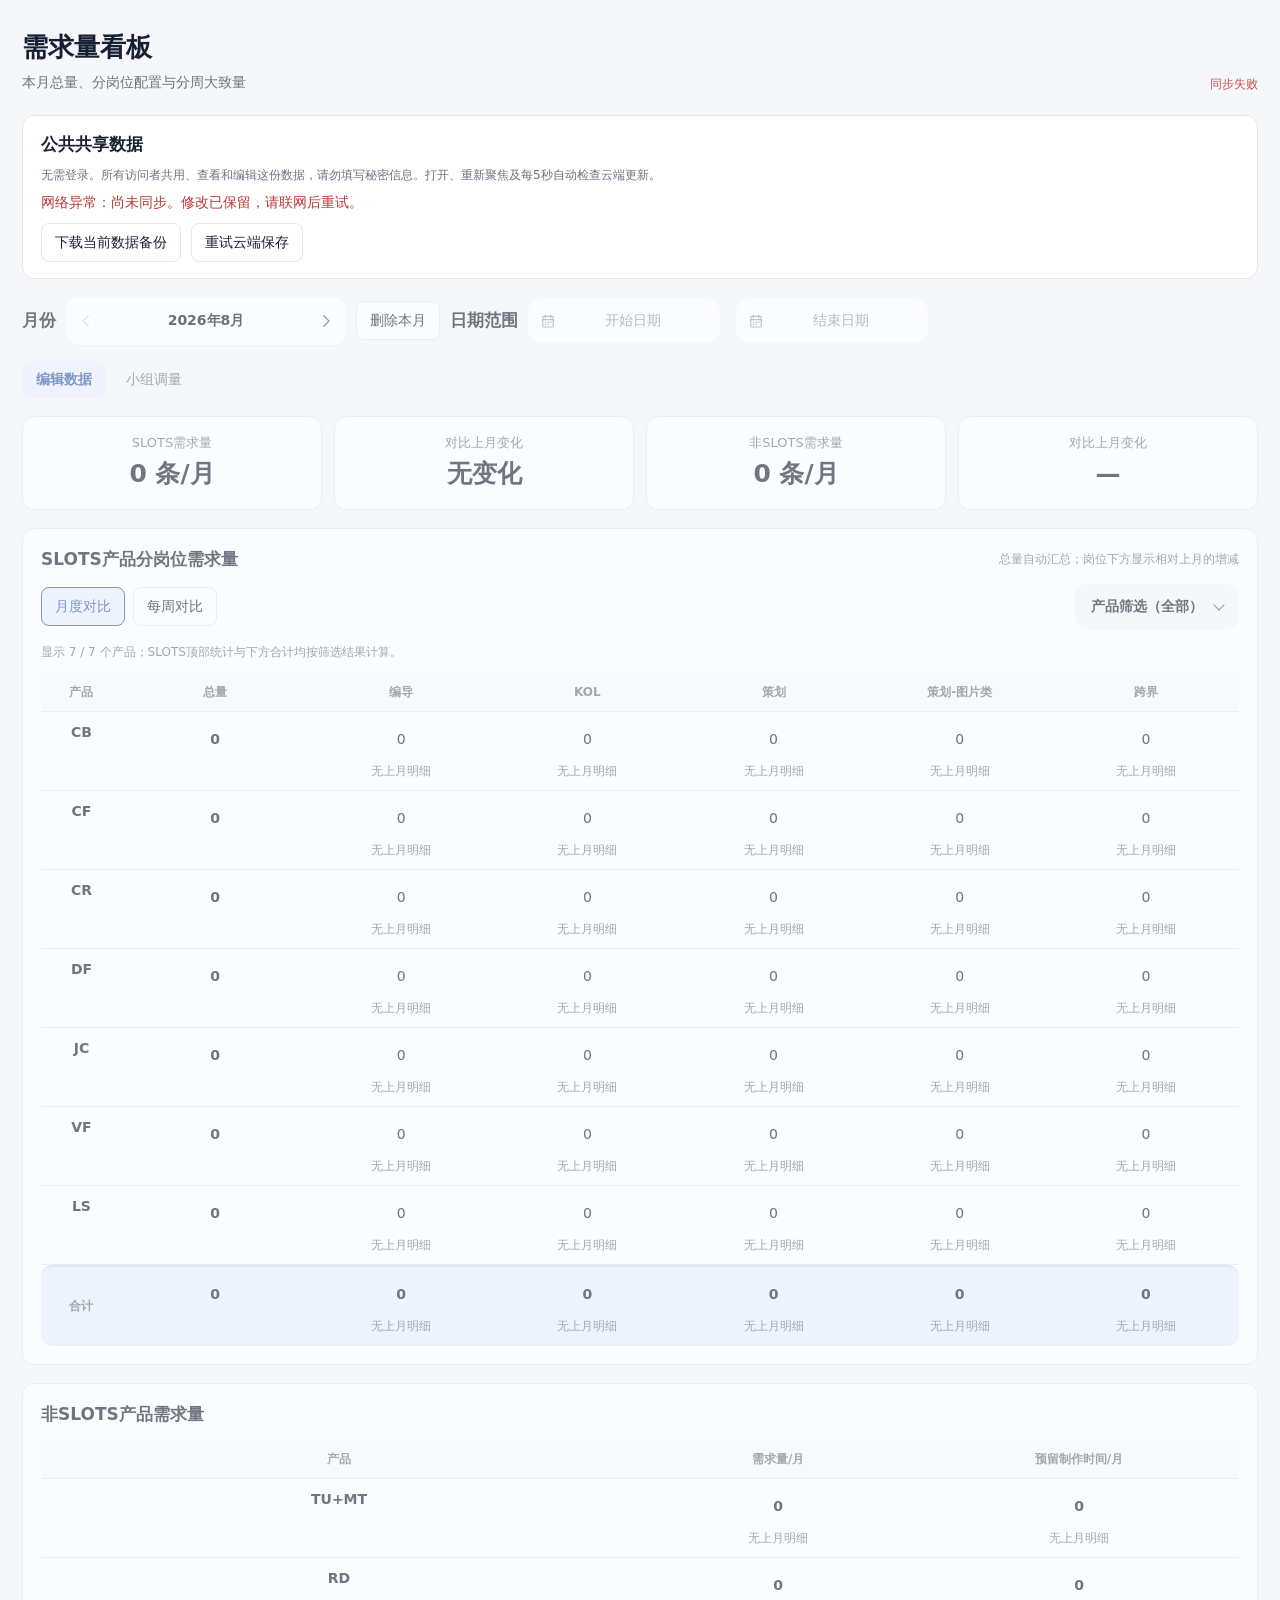
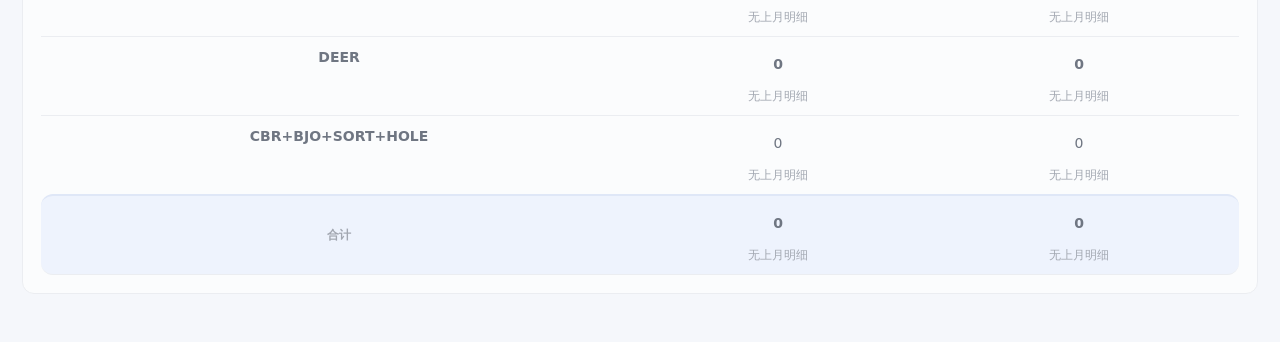
==== commit adcdaf61: "Add no-login public shared workspace with guarded Supabase RPC and Pages site" ====
--- a/demand-dashboard.html
+++ b/demand-dashboard.html
@@ -178,25 +178,21 @@
   <main class="shell">
     <header>
       <div><h1>需求量看板</h1><div class="subtitle">本月总量、分岗位配置与分周大致量</div></div>
-      <div class="save-tools"><span class="hint" id="save-status" role="status">未登录云端</span></div>
+      <div class="save-tools"><span class="hint" id="save-status" role="status">正在连接共享云端…</span></div>
     </header>
 
-    <section class="cloud-panel" aria-label="个人云端存储">
-      <h2>个人云端存储</h2>
-      <div class="hint">仅授权账号可访问。登录后以 Supabase 云端数据为准；旧浏览器数据暂保留用于迁移。</div>
-      <form class="cloud-form" id="cloud-login">
-        <label>邮箱<input id="cloud-email" type="email" required autocomplete="username"></label>
-        <label>密码<input id="cloud-password" type="password" required autocomplete="current-password"></label>
-        <button class="btn primary" type="submit">登录云端</button>
-      </form>
-      <div id="cloud-message" role="status" aria-live="polite">尚未连接。先完成 Supabase 建表和账号授权，再登录。下方为本地迁移预览。</div>
+    <section class="cloud-panel" aria-label="公共共享数据">
+      <h2>公共共享数据</h2>
+      <div class="hint">无需登录。所有访问者共用、查看和编辑这份数据，请勿填写秘密信息。打开、重新聚焦及每5秒自动检查云端更新。</div>
+      <div id="cloud-message" role="status" aria-live="polite">正在连接 Supabase…</div>
       <div class="cloud-actions">
         <button class="btn" id="cloud-backup">下载当前数据备份</button>
-        <button class="btn primary" id="cloud-migrate" hidden>下载备份并迁移到云端</button>
+        <button class="btn primary" id="cloud-migrate" hidden>备份并公开当前数据</button>
+        <button class="btn" id="cloud-import" hidden>导入JSON备份预览</button>
+        <input id="cloud-import-file" type="file" accept=".json,application/json" hidden>
         <button class="btn" id="cloud-recover" hidden>恢复未同步修改</button>
         <button class="btn" id="cloud-reload" hidden>备份当前数据并读取云端</button>
         <button class="btn" id="cloud-retry" hidden>重试云端保存</button>
-        <button class="btn" id="cloud-logout" hidden>退出登录</button>
       </div>
     </section>
     <div id="dashboard-content" inert>
@@ -217,6 +213,7 @@
           <div class="month-grid" id="month-grid"></div>
         </div>
       </div>
+      <button class="btn" id="delete-month" title="删除会影响所有访问者，删除前下载备份">删除本月</button>
       <span class="control-label">日期范围</span>
       <div class="date-range-fields">
         <div class="date-picker"><button class="date-field" data-open-date="start" aria-label="选择开始日期" aria-expanded="false" aria-controls="date-popup"><svg viewBox="0 0 24 24" aria-hidden="true"><rect x="4" y="5" width="16" height="16" rx="2"/><path d="M8 3v4m8-4v4M4 10h16M8 14h1m3 0h1m3 0h1M8 17h1m3 0h1"/></svg><span id="range-start-label">开始日期</span></button><input type="date" id="range-start" hidden></div>
@@ -287,6 +284,7 @@
     </div>
   </main>
 
+  <script src="./shared-cloud.js"></script>
   <script>
     // Public source contains only an empty template, never the user's business data.
     const initial = ['CB','CF','CR','DF','JC','VF','LS'].map(product=>({
@@ -566,7 +564,7 @@
     }
     function priorTotal(row) {
       const prev=previousMonth(selectedMonth);
-      if(prev==='2026-07') return initial.find(r=>r.product===row.product).july;
+      if(prev==='2026-07') return Number.isFinite(row.july)?row.july:null;
       const prior=store.months[prev]?.data.find(r=>r.product===row.product);
       return prior ? total(prior) : null;
     }
@@ -1008,241 +1006,20 @@
       closeDatePicker();
       render(); saveMonths();
     }
-    // Tokens are deliberately kept in memory only. The publishable key is not a server secret.
-    const cloud={
-      url:'https://mjqjcwwthhjofmxyrulp.supabase.co',
-      key:'sb_publishable_rhvEeAOZiOaZvGSQt06mjg_dedjeQ3S',
-      session:null,ready:false,revision:0,dirty:false,busy:false,timer:null,draft:null,conflict:false,
-      draftKey:'demand-dashboard-cloud-draft-v1',
-      message(text,error=false) {
-        const el=document.getElementById('cloud-message');
-        el.textContent=text;el.dataset.error=String(error);
+    const cloud=createSharedCloud({
+      get:()=>store,
+      migrate:month=>{
+        if(!month.nonSlots) month.nonSlots=structuredClone(nonSlotsInitial);
+        migrateGroupReserves(month);migrateChengdu(month);
       },
-      status(text,error=false) {
-        const el=document.getElementById('save-status');
-        el.textContent=text;el.dataset.error=String(error);
-      },
-      lock(locked) {
-        this.ready=!locked;document.getElementById('dashboard-content').inert=locked;
-      },
-      async request(path,{method='GET',body,auth=true,headers={}}={}) {
-        if(auth && !this.session) throw new Error('请先登录云端。');
-        if(auth && Date.now()>this.session.expiresAt-60000) {
-          const refreshed=await this.request('/auth/v1/token?grant_type=refresh_token',{
-            method:'POST',body:{refresh_token:this.session.refresh_token},auth:false
-          });
-          this.session={...refreshed,expiresAt:Date.now()+refreshed.expires_in*1000};
-        }
-        let response;
-        try {
-          response=await fetch(this.url+path,{
-            method,headers:{apikey:this.key,'Content-Type':'application/json',
-              ...(auth?{Authorization:`Bearer ${this.session.access_token}`} :{}),...headers},
-            ...(body!==undefined?{body:JSON.stringify(body)}:{}),signal:AbortSignal.timeout(20000)
-          });
-        } catch(_) { throw new Error('网络连接失败或超时；数据尚未同步，请重试，不要关闭页面。'); }
-        const text=await response.text();
-        let result;try { result=text?JSON.parse(text):null; } catch(_) { throw new Error('云端返回异常，未确认保存成功。'); }
-        if(!response.ok) {
-          const error=new Error(response.status===404 || result?.code==='PGRST205'
-            ?'缺少看板数据表，请在 Supabase SQL Editor 执行 supabase-setup.sql。'
-            :response.status===401?'登录已失效或邮箱/密码不正确，请重新登录。'
-            :response.status===403?'此账号没有看板权限，请检查 SQL 中授权的邮箱。'
-            :`云端请求失败（${response.status}）：${result?.msg||result?.message||result?.error_description||'请稍后重试'}`);
-          error.code=result?.code;error.httpStatus=response.status;throw error;
-        }
-        return result;
-      },
-      normalize(payload) {
-        const snapshot=structuredClone(payload);
-        if(!snapshot || !validMonth(snapshot.selectedMonth) || !snapshot.months?.[snapshot.selectedMonth] || !snapshot.months['2026-08'])
-          throw new Error('云端数据结构不完整，已停止加载，未覆盖本地数据。');
-        for(const [month,m] of Object.entries(snapshot.months)) {
-          if(!validMonth(month)||!Array.isArray(m.data)||m.data.length!==initial.length||!Array.isArray(m.groups)||m.groups.length!==4)
-            throw new Error('云端月份数据异常，已停止加载。');
-          if(m.data.some((r,i)=>r.product!==initial[i].product||numericKeys.some(k=>!Number.isSafeInteger(r[k])||r[k]<0)))
-            throw new Error('云端产品数据异常，已停止加载。');
-          if(!m.nonSlots) m.nonSlots=structuredClone(nonSlotsInitial);
-          if(m.nonSlots.length!==nonSlotsInitial.length||m.nonSlots.some((r,i)=>r.product!==nonSlotsInitial[i].product))
-            throw new Error('云端非SLOTS数据异常，已停止加载。');
-          for(const [i,g] of m.groups.entries()) {
-            if(g.name!==groupInitial[i].name||g.owner!==groupInitial[i].owner||!Array.isArray(g.products)||g.products.some(p=>!initial.some(r=>r.product===p))||
-              ['innovation','playable','chengdu','avgTime','people','fulltime','leave'].some(k=>!Number.isFinite(g[k])||g[k]<0)||g.avgTime<=0)
-              throw new Error('云端小组数据异常，已停止加载。');
-          }
-          migrateGroupReserves(m);migrateChengdu(m);
-        }
-        return snapshot;
-      },
-      adopt(payload) {
-        store=this.normalize(payload);selectedMonth=store.selectedMonth;({data,groups}=store.months[selectedMonth]);
+      set:snapshot=>{
+        store=snapshot;selectedMonth=store.selectedMonth;({data,groups}=store.months[selectedMonth]);
+        document.getElementById('notice').textContent='';
         undoByMonth.clear();closeDatePicker();closeMonthPicker();render();
-      },
-      backup(payload=store,label='需求量看板备份') {
-        const blob=new Blob([JSON.stringify(payload,null,2)],{type:'application/json;charset=utf-8'});
-        const url=URL.createObjectURL(blob),a=document.createElement('a');
-        a.href=url;a.download=`${label}-${new Date().toISOString().replace(/[:.]/g,'-')}.json`;
-        document.body.appendChild(a);a.click();a.remove();setTimeout(()=>URL.revokeObjectURL(url),10000);
-      },
-      keepDraft() {
-        if(!this.session) return;
-        const draft={owner:this.session.user.id,revision:this.revision,payload:structuredClone(store)};
-        this.draft=draft;
-        try { localStorage.setItem(this.draftKey,JSON.stringify(draft)); }
-        catch(_) { this.message('应急副本无法写入浏览器，请尽快确认云端保存成功，或下载备份。',true); }
-      },
-      readDraft() {
-        try { return JSON.parse(localStorage.getItem(this.draftKey)); } catch(_) { return null; }
-      },
-      clearDraft() {
-        this.draft=null;
-        try { localStorage.removeItem(this.draftKey); } catch(_) {}
-      },
-      async loadRemote() {
-        const owners=await this.request('/rest/v1/demand_dashboard_owner?select=owner_id');
-        if(!owners?.some(o=>o.owner_id===this.session.user.id)) throw new Error('当前账号未被授权。请执行建表脚本并填写你自己的登录邮箱。');
-        const rows=await this.request(`/rest/v1/demand_dashboard_state?owner_id=eq.${encodeURIComponent(this.session.user.id)}&select=payload,revision`);
-        if(!Array.isArray(rows)||rows.length>1) throw new Error('云端数据返回异常。');
-        return rows[0]||null;
-      },
-      async login(event) {
-        event.preventDefault();if(this.busy) return;
-        if(this.dirty) { this.message('请先重试保存，或下载备份后退出，再重新登录。',true);return; }
-        this.busy=true;this.lock(true);this.message('正在验证账号并读取云端…');
-        try {
-          const password=document.getElementById('cloud-password').value;
-          const session=await this.request('/auth/v1/token?grant_type=password',{method:'POST',auth:false,
-            body:{email:document.getElementById('cloud-email').value.trim(),password}});
-          document.getElementById('cloud-password').value='';
-          this.session={...session,expiresAt:Date.now()+session.expires_in*1000};
-          document.getElementById('cloud-logout').hidden=false;
-          const row=await this.loadRemote();
-          document.getElementById('cloud-login').hidden=true;
-          this.conflict=false;this.draft=this.readDraft();
-          if(this.draft && this.draft.owner!==this.session.user.id) this.draft=null;
-          if(row) {
-            this.revision=row.revision;
-            if(this.draft) {
-              this.adopt(this.draft.payload);
-              this.conflict=this.draft.revision!==row.revision;
-              document.getElementById('cloud-recover').hidden=this.conflict;
-              document.getElementById('cloud-reload').hidden=false;
-              this.status('发现未同步修改',true);
-              this.message(this.conflict?'云端版本已变化。请备份当前未同步修改，再读取云端；不会自动覆盖。':'发现上次未同步修改。可恢复并上传，或备份后读取云端。',true);
-            } else {
-              this.adopt(row.payload);this.lock(false);this.status('已从云端读取');
-              this.message('已登录。修改后自动保存到云端，历史版本也会保留。');
-            }
-          } else {
-            this.revision=0;
-            if(this.draft) this.adopt(this.draft.payload);
-            document.getElementById('cloud-migrate').hidden=false;
-            this.status('尚未迁移到云端',true);
-            this.message(`云端还没有数据。当前预览共 ${Object.keys(store.months).length} 个月；核对后点击“下载备份并迁移到云端”。若这里是初始示例，请回到原浏览器迁移真实数据。`);
-          }
-        } catch(error) {
-          this.message(error.message,true);this.status('云端连接未完成',true);
-        } finally { this.busy=false;document.getElementById('cloud-password').value=''; }
-      },
-      async migrate() {
-        if(this.busy||!this.session||this.revision!==0) return;
-        if(!confirm('请确认下方是你要迁移的全部月份数据。将先下载JSON备份，再上传到空的云端。继续吗？')) return;
-        this.backup();this.keepDraft();this.busy=true;
-        this.status('正在迁移，请勿关闭页面');
-        try {
-          const payload=this.normalize(store);
-          await this.request('/rest/v1/demand_dashboard_state',{method:'POST',
-            body:{owner_id:this.session.user.id,payload},headers:{Prefer:'return=representation'}});
-          const row=await this.loadRemote();
-          if(!row || stableJson(row.payload)!==stableJson(payload)) throw new Error('迁移后读取校验失败，请保留下载的备份，勿重复覆盖云端。');
-          this.revision=row.revision;this.adopt(row.payload);this.clearDraft();this.dirty=false;
-          document.getElementById('cloud-migrate').hidden=true;this.lock(false);
-          this.status('已保存到云端');this.message('迁移及读取校验完成。原浏览器数据和下载备份均保留，后续以云端为准。');
-        } catch(error) {
-          this.message(`${error.message} 可退出后重新登录，检查云端是否已收到数据。`,true);
-          this.status('迁移未完成确认',true);
-        } finally { this.busy=false; }
-      },
-      queueSave() {
-        if(!this.ready||!this.session) return false;
-        this.dirty=true;this.keepDraft();this.status('有修改待同步…');
-        clearTimeout(this.timer);this.timer=setTimeout(()=>this.flush(),600);return true;
-      },
-      async flush() {
-        if(this.busy||!this.dirty||!this.ready||!this.session) return;
-        clearTimeout(this.timer);this.busy=true;
-        const payload=structuredClone(store),version=this.revision;
-        this.status('正在保存到云端…');
-        try {
-          const rows=await this.request(`/rest/v1/demand_dashboard_state?owner_id=eq.${encodeURIComponent(this.session.user.id)}&revision=eq.${version}`,{
-            method:'PATCH',body:{payload},headers:{Prefer:'return=representation'}});
-          if(!rows?.length) {
-            this.conflict=true;this.lock(true);
-            document.getElementById('cloud-reload').hidden=false;
-            throw new Error('云端版本已被其他页面更新。已停止覆盖；请备份当前数据，再读取云端。');
-          }
-          if(stableJson(rows[0].payload)!==stableJson(payload)||rows[0].revision<=version) throw new Error('云端保存校验未通过，请重试或重新登录。');
-          this.revision=rows[0].revision;
-          this.dirty=stableJson(store)!==stableJson(payload);
-          document.getElementById('cloud-retry').hidden=true;
-          if(this.dirty) { this.keepDraft();this.status('有后续修改待同步…'); }
-          else { this.clearDraft();this.status('已保存到云端');this.message('全部修改已保存到 Supabase。'); }
-        } catch(error) {
-          this.keepDraft();this.status('未同步到云端，请勿关闭页面',true);this.message(error.message,true);
-          document.getElementById('cloud-retry').hidden=this.conflict;
-          this.busy=false;return;
-        }
-        this.busy=false;
-        if(this.dirty) this.timer=setTimeout(()=>this.flush(),100);
-      },
-      async reloadRemote() {
-        if(this.busy||!this.session) return;
-        if(!confirm('将先下载当前数据备份，然后用云端版本替换当前预览。继续吗？')) return;
-        this.backup();this.busy=true;this.lock(true);clearTimeout(this.timer);
-        try {
-          const row=await this.loadRemote();
-          if(!row) throw new Error('云端没有数据，请退出并重新登录后迁移。');
-          this.adopt(row.payload);this.revision=row.revision;this.dirty=false;this.conflict=false;this.clearDraft();
-          ['cloud-reload','cloud-recover','cloud-retry'].forEach(id=>document.getElementById(id).hidden=true);
-          this.lock(false);this.status('已从云端读取');this.message('已读取云端最新数据；之前的当前数据已下载备份。');
-        } catch(error) { this.message(error.message,true); }
-        finally { this.busy=false; }
-      },
-      recover() {
-        if(this.busy||!this.draft||this.conflict) return;
-        this.adopt(this.draft.payload);this.lock(false);
-        document.getElementById('cloud-recover').hidden=true;document.getElementById('cloud-reload').hidden=true;
-        this.queueSave();this.flush();
-      },
-      async logout() {
-        if(this.busy) { this.message('请求处理中，请稍候再退出。',true);return; }
-        if((this.dirty||this.draft) && !confirm('有未同步修改。退出前会下载当前数据备份，仍要退出吗？')) return;
-        if(this.dirty||this.draft) this.backup();
-        clearTimeout(this.timer);this.lock(true);
-        try { if(this.session) await this.request('/auth/v1/logout?scope=local',{method:'POST'}); } catch(_) {}
-        this.session=null;this.dirty=false;this.conflict=false;
-        ['cloud-migrate','cloud-recover','cloud-reload','cloud-retry','cloud-logout'].forEach(id=>document.getElementById(id).hidden=true);
-        document.getElementById('cloud-login').hidden=false;
-        this.status('已退出云端');this.message('已退出。当前数据只读，重新登录后读取云端。');
       }
-    };
-    function stableJson(value) {
-      if(Array.isArray(value)) return '['+value.map(stableJson).join(',')+']';
-      if(value && typeof value==='object') return '{'+Object.keys(value).sort().map(k=>JSON.stringify(k)+':'+stableJson(value[k])).join(',')+'}';
-      return JSON.stringify(value);
-    }
-    document.getElementById('cloud-login').addEventListener('submit',e=>cloud.login(e));
-    document.getElementById('cloud-backup').addEventListener('click',()=>cloud.backup());
-    document.getElementById('cloud-migrate').addEventListener('click',()=>cloud.migrate());
-    document.getElementById('cloud-recover').addEventListener('click',()=>cloud.recover());
-    document.getElementById('cloud-reload').addEventListener('click',()=>cloud.reloadRemote());
-    document.getElementById('cloud-retry').addEventListener('click',()=>cloud.flush());
-    document.getElementById('cloud-logout').addEventListener('click',()=>cloud.logout());
-    window.addEventListener('online',()=>{if(cloud.dirty&&!cloud.conflict) cloud.flush();});
-    window.addEventListener('beforeunload',e=>{
-      if(cloud.dirty||cloud.busy||cloud.draft) { e.preventDefault();e.returnValue=''; }
     });
     render();
+    cloud.start();
   </script>
 </body>
 </html>
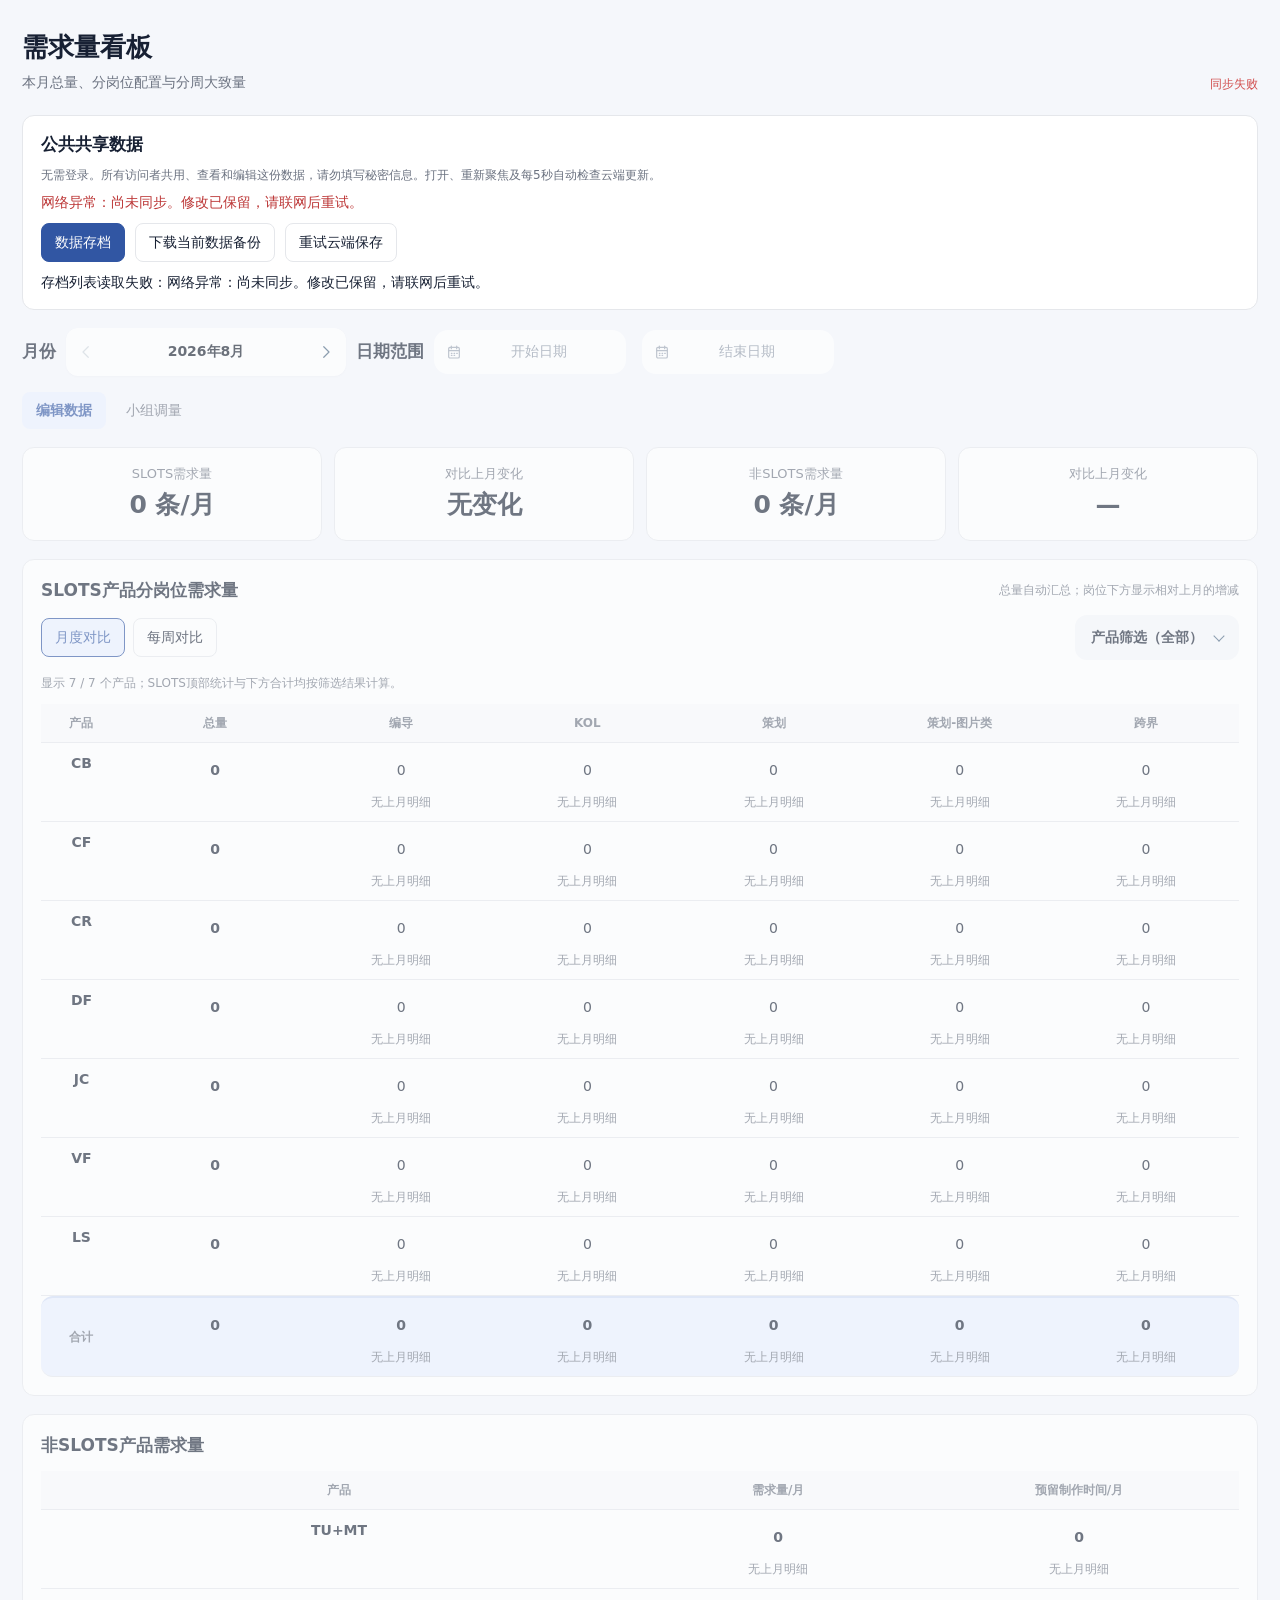
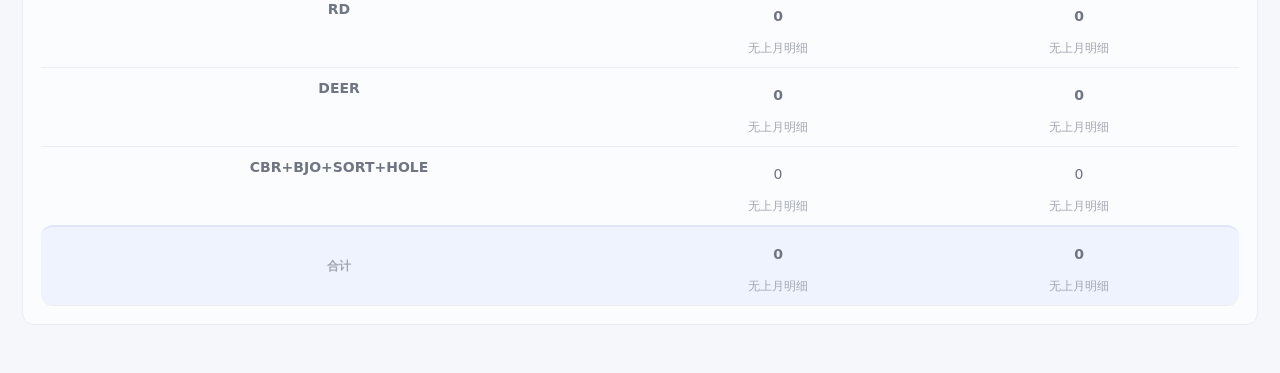
==== commit 8dae12de: "Add shared named archives and remove pending-time and month deletion UI" ====
--- a/demand-dashboard.html
+++ b/demand-dashboard.html
@@ -144,7 +144,6 @@
     .gap-ok { color:#21845e; } .gap-risk { color:#d24f4f; }
     .gap-balanced { color:var(--muted); }
     #chengdu-alert { margin:0 0 16px; padding:10px 14px; border:1px solid #f1c6c6; border-radius:10px; background:#fff2f2; color:#bc3636; font-weight:600; }
-    .pending-time { color:#a86508; font-size:12px; font-weight:500; }
     [data-ctime-note]:not([hidden]) { display:block; margin-top:4px; }
     .group-products { padding:6px; border-radius:10px; display:flex; flex-wrap:nowrap; justify-content:center; align-items:center; gap:6px; min-height:48px; }
     #group-view table { border-collapse:separate; border-spacing:0; }
@@ -186,6 +185,13 @@
       <div class="hint">无需登录。所有访问者共用、查看和编辑这份数据，请勿填写秘密信息。打开、重新聚焦及每5秒自动检查云端更新。</div>
       <div id="cloud-message" role="status" aria-live="polite">正在连接 Supabase…</div>
       <div class="cloud-actions">
+        <button class="btn primary" id="cloud-archive">数据存档</button>
+        <button class="btn" id="archive-use" hidden>使用此版本</button>
+        <button class="btn" id="archive-cancel" hidden>返回当前数据</button>
+        <select class="btn" id="archive-month" aria-label="预览存档月份" hidden></select>
+        <button class="btn" id="archive-edit-view" hidden>查看编辑数据</button>
+        <button class="btn" id="archive-group-view" hidden>查看小组调量</button>
+        <button class="btn" id="archive-clear" hidden>清除其他历史版本</button>
         <button class="btn" id="cloud-backup">下载当前数据备份</button>
         <button class="btn primary" id="cloud-migrate" hidden>备份并公开当前数据</button>
         <button class="btn" id="cloud-import" hidden>导入JSON备份预览</button>
@@ -194,6 +200,8 @@
         <button class="btn" id="cloud-reload" hidden>备份当前数据并读取云端</button>
         <button class="btn" id="cloud-retry" hidden>重试云端保存</button>
       </div>
+      <div class="cloud-actions" id="archive-list" aria-label="数据存档版本"></div>
+      <div id="archive-message" role="status" aria-live="polite"></div>
     </section>
     <div id="dashboard-content" inert>
     <div class="month-controls">
@@ -213,7 +221,6 @@
           <div class="month-grid" id="month-grid"></div>
         </div>
       </div>
-      <button class="btn" id="delete-month" title="删除会影响所有访问者，删除前下载备份">删除本月</button>
       <span class="control-label">日期范围</span>
       <div class="date-range-fields">
         <div class="date-picker"><button class="date-field" data-open-date="start" aria-label="选择开始日期" aria-expanded="false" aria-controls="date-popup"><svg viewBox="0 0 24 24" aria-hidden="true"><rect x="4" y="5" width="16" height="16" rx="2"/><path d="M8 3v4m8-4v4M4 10h16M8 14h1m3 0h1m3 0h1M8 17h1m3 0h1"/></svg><span id="range-start-label">开始日期</span></button><input type="date" id="range-start" hidden></div>
@@ -682,46 +689,35 @@
       const month=store.months[selectedMonth];
       document.getElementById('chengdu-body').innerHTML=month.chengduGroups.map((g,i)=>g.products.map((row,j)=>{
         const span=`rowspan="${g.products.length}"`;
-        return `<tr>${j===0?`<td ${span} class="c-fixed c1"><strong>${g.name}</strong></td><td ${span} class="c-fixed c2">${g.owner}</td>`:''}<td class="c-fixed c3">${row.product}</td><td>${row.product==='SLOTS'?'<span data-cslots></span>':chengduInput(i,j,'demand',row.demand)}</td><td data-cdays="${i}-${j}" title="${row.legacyDays!==undefined?'原表有预留天数但需求为0，暂保留原值；编辑需求或制作时间后自动计算':''}"></td><td>${chengduInput(i,j,'avgTime',row.avgTime)}<span class="pending-time" data-ctime-note="${i}-${j}" id="ctime-note-${i}-${j}" hidden>待填写</span></td>${j===0?`<td ${span} class="derived" data-csum="${i}"></td><td ${span} class="derived" data-ccapacity="${i}"></td><td ${span} class="derived" data-cgap="${i}"></td><td ${span}>${chengduInput(i,-1,'people',g.people)}</td><td ${span}>${chengduInput(i,-1,'leave',g.leave)}</td>`:''}</tr>`;
+        return `<tr>${j===0?`<td ${span} class="c-fixed c1"><strong>${g.name}</strong></td><td ${span} class="c-fixed c2">${g.owner}</td>`:''}<td class="c-fixed c3">${row.product}</td><td>${row.product==='SLOTS'?'<span data-cslots></span>':chengduInput(i,j,'demand',row.demand)}</td><td data-cdays="${i}-${j}" title="${row.legacyDays!==undefined?'原表有预留天数但需求为0，暂保留原值；编辑需求或制作时间后自动计算':''}"></td><td>${chengduInput(i,j,'avgTime',row.avgTime)}</td>${j===0?`<td ${span} class="derived" data-csum="${i}"></td><td ${span} class="derived" data-ccapacity="${i}"></td><td ${span} class="derived" data-cgap="${i}"></td><td ${span}>${chengduInput(i,-1,'people',g.people)}</td><td ${span}>${chengduInput(i,-1,'leave',g.leave)}</td>`:''}</tr>`;
       }).join('')).join('');
       updateChengduOutputs();
     }
     function updateChengduOutputs() {
       const month=store.months[selectedMonth];
-      let anyPending=false;
       month.chengduGroups.forEach((g,i)=>{
-        let pending=false;
         g.products.forEach((row,j)=>{
-          const missing=chengduDemand(row,month)>0 && row.avgTime===0;
-          pending ||= missing;
           const cell=document.querySelector(`[data-cdays="${i}-${j}"]`);
-          cell.textContent=missing?'待填写':formatQuantity(chengduDays(row,month));
-          cell.classList.toggle('pending-time',missing);
-          document.querySelector(`[data-ctime-note="${i}-${j}"]`).hidden=!missing;
-          const input=document.querySelector(`[data-cgroup="${i}"][data-cproduct="${j}"][data-ckey="avgTime"]`);
-          if(missing) input.setAttribute('aria-describedby',`ctime-note-${i}-${j}`);
-          else input.removeAttribute('aria-describedby');
+          cell.textContent=formatQuantity(chengduDays(row,month));
         });
-        anyPending ||= pending;
         const required=g.products.reduce((a,r)=>a+chengduDays(r,month),0), capacity=g.people*period().days-g.leave, gap=capacity-required;
         const sumCell=document.querySelector(`[data-csum="${i}"]`);
-        sumCell.textContent=pending?'待补全':formatQuantity(required);
-        sumCell.classList.toggle('pending-time',pending);
+        sumCell.textContent=formatQuantity(required);
         document.querySelector(`[data-ccapacity="${i}"]`).textContent=roundedCount(capacity);
         const status=gapStatus(capacity,required);
         const gapCell=document.querySelector(`[data-cgap="${i}"]`);
-        gapCell.textContent=pending?'待补全':status.text;
-        gapCell.className=`derived ${pending?'pending-time':status.cls}`;
-        if(i===0) document.getElementById('chengdu-alert').hidden=pending || status.delta>=0;
+        gapCell.textContent=status.text;
+        gapCell.className=`derived ${status.cls}`;
+        if(i===0) document.getElementById('chengdu-alert').hidden=status.delta>=0;
       });
       document.querySelector('[data-cslots]').textContent=month.groups.reduce((a,g)=>a+g.chengdu,0);
       const required=month.chengduGroups.reduce((a,g)=>a+g.products.reduce((n,r)=>n+chengduDays(r,month),0),0);
       const capacity=month.chengduGroups.reduce((a,g)=>a+g.people*period().days-g.leave,0),gap=capacity-required;
       const status=gapStatus(capacity,required);
       document.getElementById('chengdu-summary').innerHTML=[
-        ['应制作总天数（天）',anyPending?'待补全':formatQuantity(required),anyPending?'pending-time':''],
+        ['应制作总天数（天）',formatQuantity(required),''],
         ['人员总承载力（天）',roundedCount(capacity),''],
-        ['整体余量 / 缺口（天）',anyPending?'待补全':status.text,anyPending?'pending-time':status.cls]
+        ['整体余量 / 缺口（天）',status.text,status.cls]
       ].map(([label,value,cls])=>`<article class="stat"><div class="stat-label">${label}</div><div class="stat-value ${cls}">${value}</div></article>`).join('');
       document.querySelectorAll('[data-gderived="chengduWeek"]').forEach(el=>el.textContent=chengduWeekDays(groups[Number(el.dataset.group)]));
     }
@@ -751,7 +747,6 @@
       const weeks=period().weeks;
       const slots=store.months[selectedMonth].chengduGroups[0].products.find(r=>r.product==='SLOTS');
       if(!weeks) return '—';
-      if(group.chengdu>0 && !slots.avgTime) return '待填写';
       return formatQuantity(group.chengdu/weeks*slots.avgTime);
     }
     function groupInput(i,key,value) { return `<input type="number" min="${key==='avgTime'?'0.1':'0'}" step="${key==='avgTime'?'0.1':key==='people'?'any':'1'}" value="${value}" data-group="${i}" data-gkey="${key}" aria-label="${groups[i].name} ${key}">`; }
@@ -996,6 +991,7 @@
       document.querySelector(`[data-open-date="${dateTarget}"]`).focus();
     });
     function undoLastChange() {
+      if(!cloud.ready) return;
       const snapshot=undoByMonth.get(selectedMonth);
       if(!snapshot) return;
       if(document.activeElement.matches('input')) document.activeElement.blur();
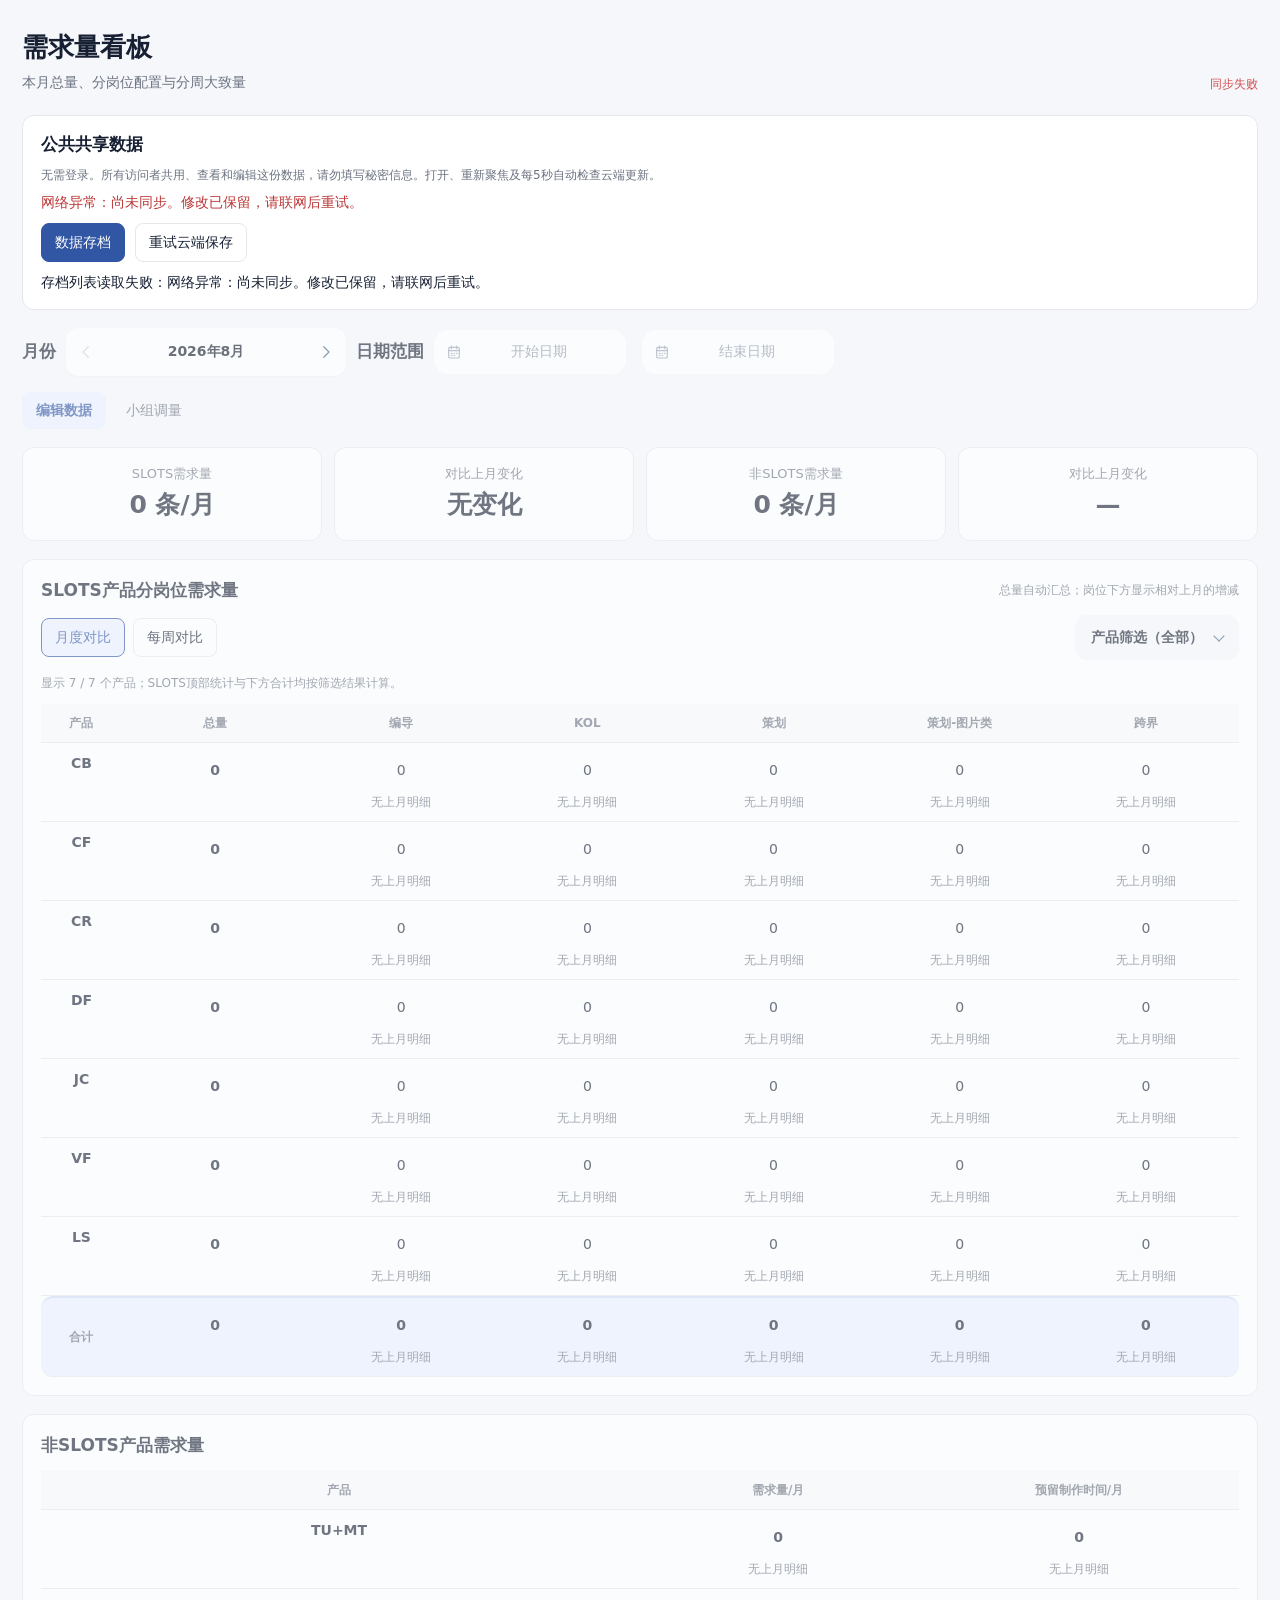
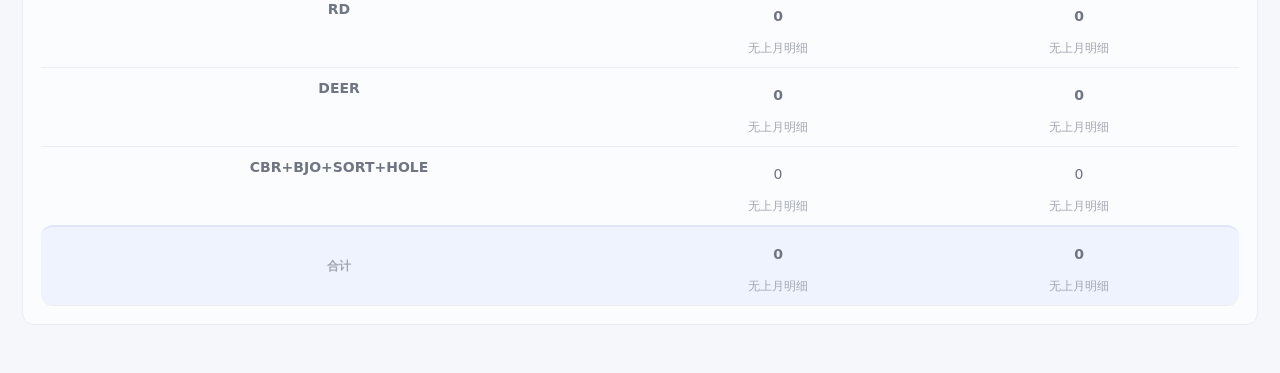
==== commit 52802491: "Simplify archive switching and support custom names and clearing all versions" ====
--- a/demand-dashboard.html
+++ b/demand-dashboard.html
@@ -186,13 +186,7 @@
       <div id="cloud-message" role="status" aria-live="polite">正在连接 Supabase…</div>
       <div class="cloud-actions">
         <button class="btn primary" id="cloud-archive">数据存档</button>
-        <button class="btn" id="archive-use" hidden>使用此版本</button>
-        <button class="btn" id="archive-cancel" hidden>返回当前数据</button>
-        <select class="btn" id="archive-month" aria-label="预览存档月份" hidden></select>
-        <button class="btn" id="archive-edit-view" hidden>查看编辑数据</button>
-        <button class="btn" id="archive-group-view" hidden>查看小组调量</button>
         <button class="btn" id="archive-clear" hidden>清除其他历史版本</button>
-        <button class="btn" id="cloud-backup">下载当前数据备份</button>
         <button class="btn primary" id="cloud-migrate" hidden>备份并公开当前数据</button>
         <button class="btn" id="cloud-import" hidden>导入JSON备份预览</button>
         <input id="cloud-import-file" type="file" accept=".json,application/json" hidden>
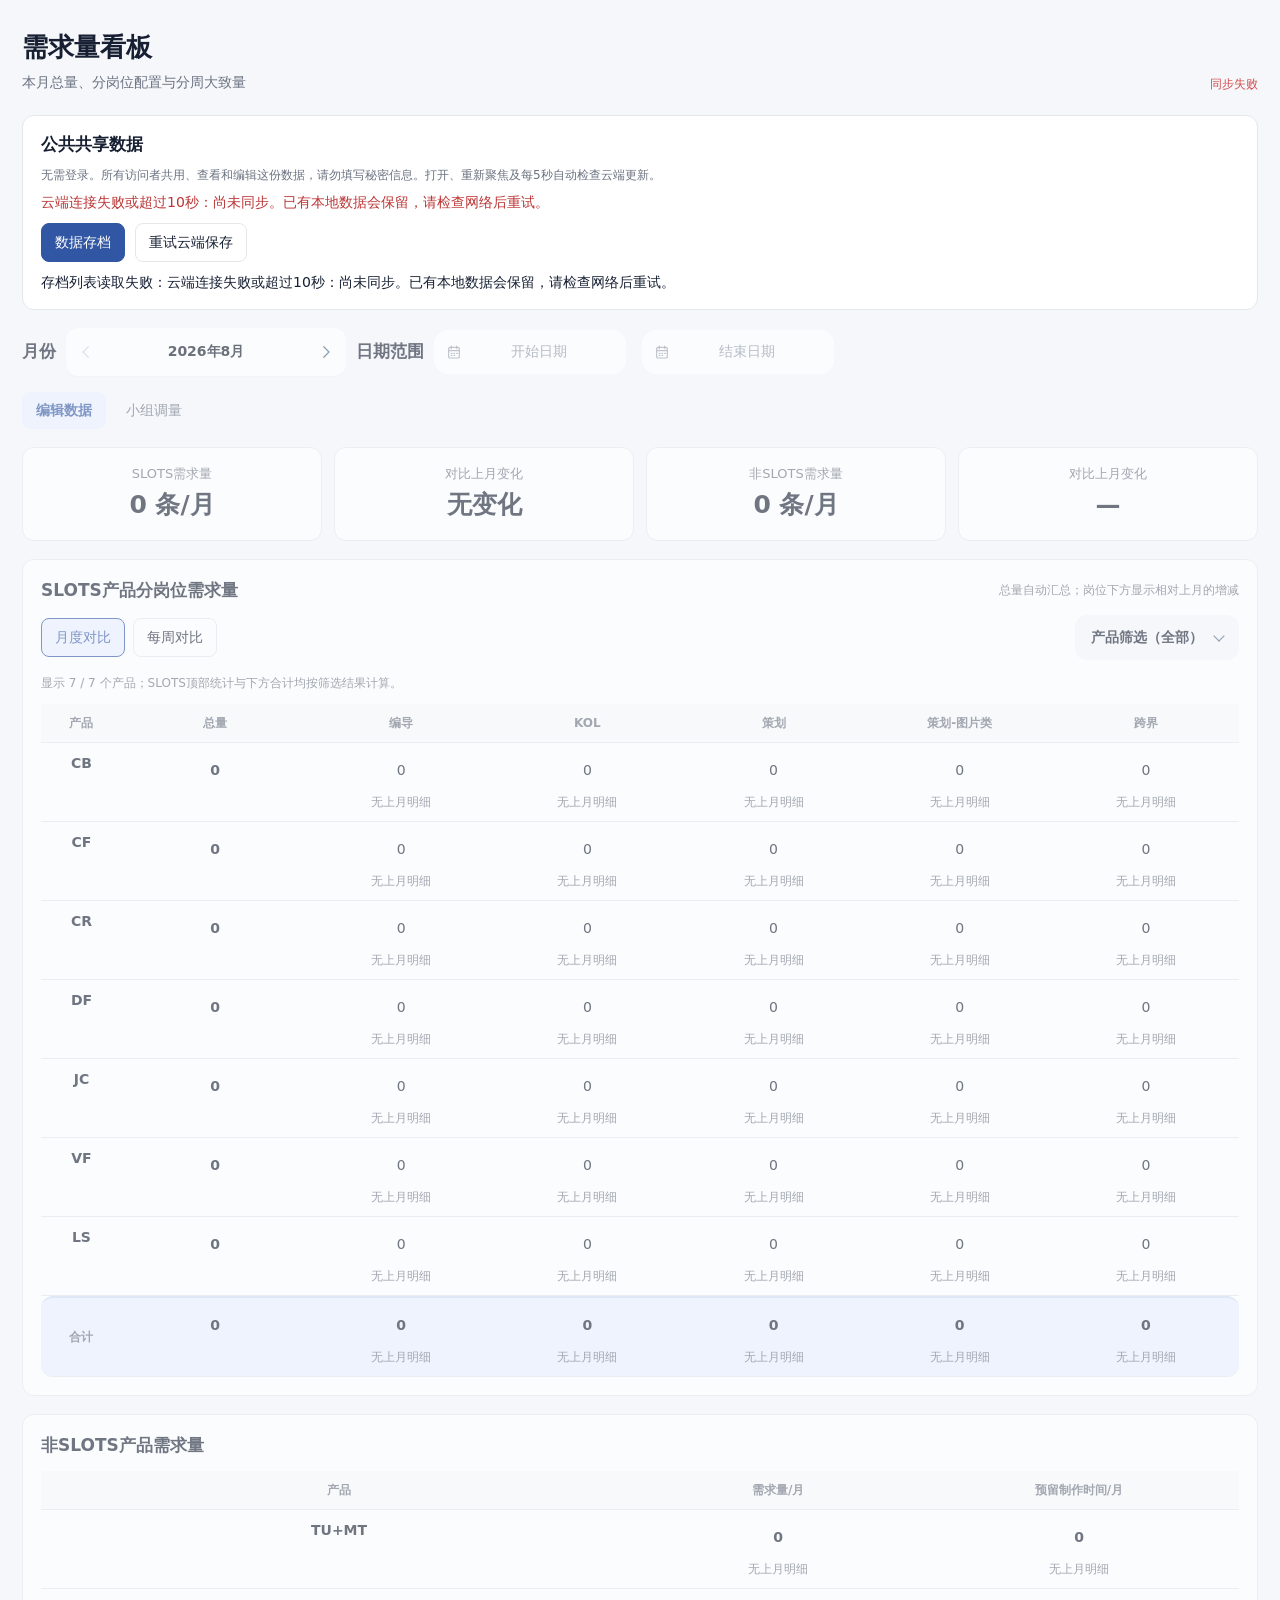
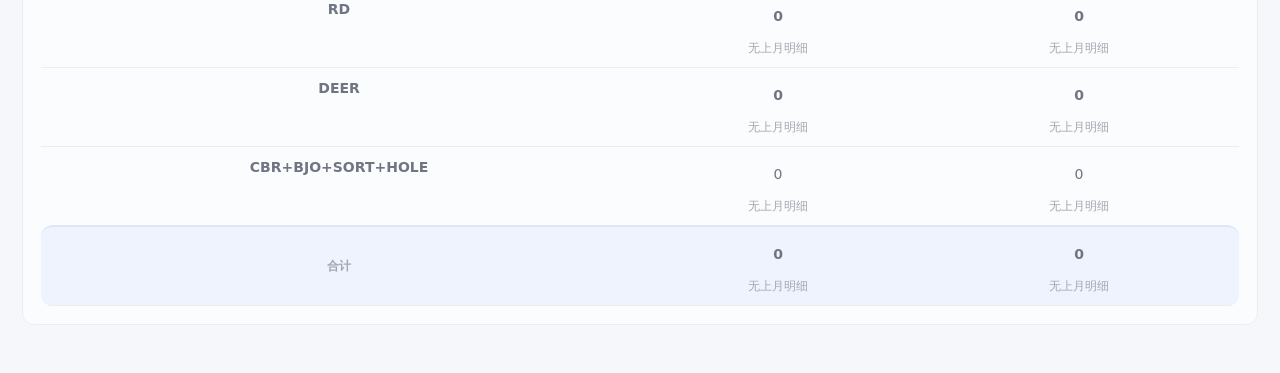
==== commit 924dfbad: "Handle startup failures and prefill archive names without rename buttons" ====
--- a/demand-dashboard.html
+++ b/demand-dashboard.html
@@ -285,7 +285,23 @@
     </div>
   </main>
 
-  <script src="./shared-cloud.js"></script>
+  <script>
+    // Report script/cache failures before the application can start its own status UI.
+    window.dashboardBooted=false;
+    function reportDashboardBootFailure() {
+      if(window.dashboardBooted) return;
+      document.getElementById('save-status').textContent='页面加载失败';
+      document.getElementById('cloud-message').textContent='页面脚本未能完成加载，可能是网络或旧缓存。请点击重新加载；不会清除你的数据。';
+      const retry=document.getElementById('cloud-retry');
+      retry.hidden=false;retry.textContent='重新加载页面';
+    }
+    window.addEventListener('error',reportDashboardBootFailure);
+    setTimeout(reportDashboardBootFailure,10000);
+    document.getElementById('cloud-retry').addEventListener('click',()=>{
+      if(!window.dashboardBooted) location.reload();
+    });
+  </script>
+  <script src="./shared-cloud.js?v=20261029-3" onerror="reportDashboardBootFailure()"></script>
   <script>
     // Public source contains only an empty template, never the user's business data.
     const initial = ['CB','CF','CR','DF','JC','VF','LS'].map(product=>({
@@ -1010,6 +1026,7 @@
     });
     render();
     cloud.start();
+    window.dashboardBooted=true;
   </script>
 </body>
 </html>
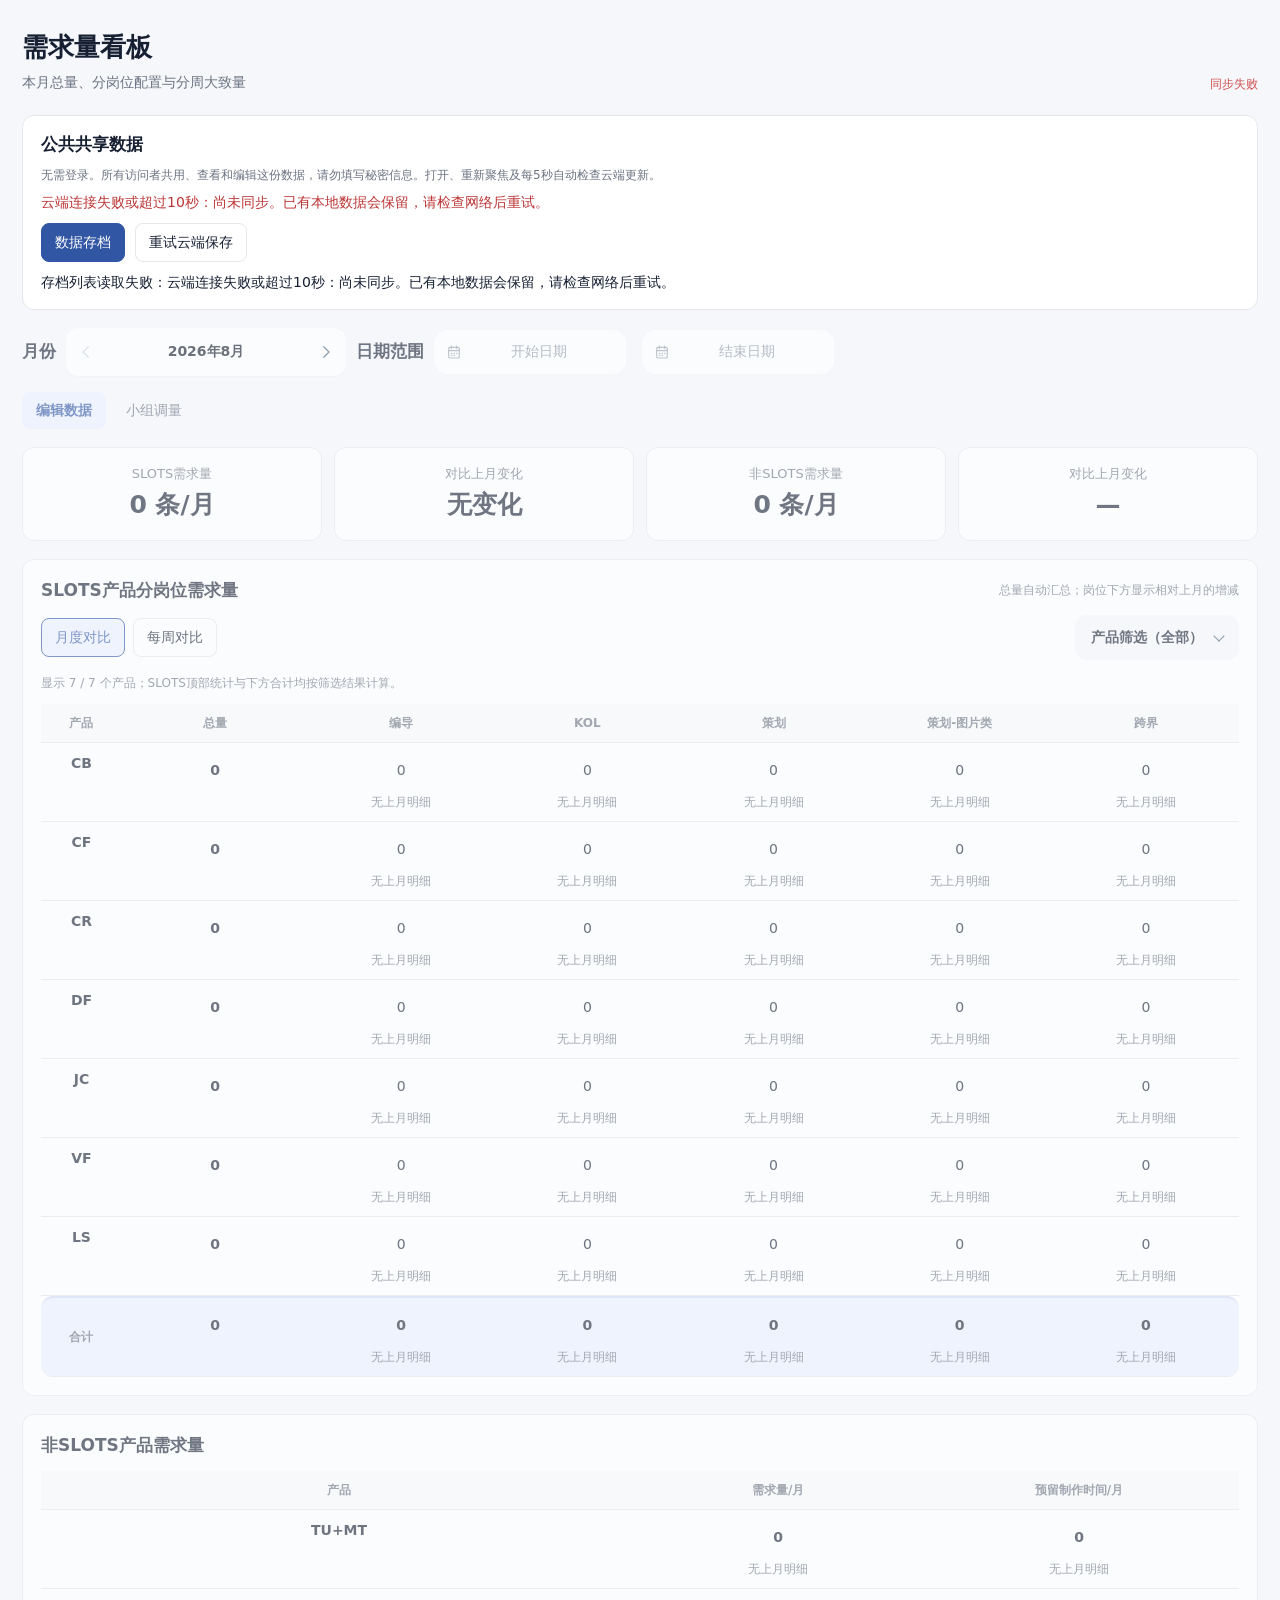
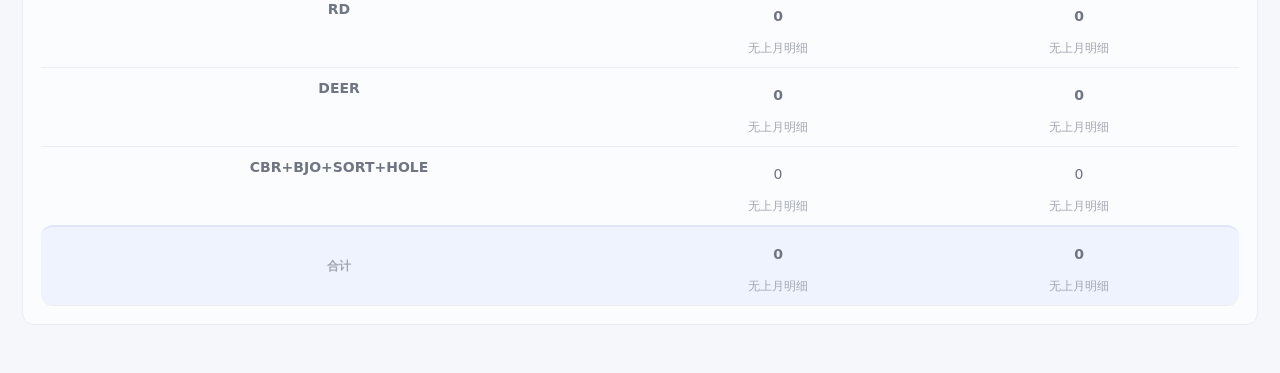
==== commit 904df7dc: "Use in-app archive dialogs and wait for background sync before actions" ====
--- a/demand-dashboard.html
+++ b/demand-dashboard.html
@@ -285,6 +285,26 @@
     </div>
   </main>
 
+  <style>
+    #cloud-dialog { border:0;border-radius:16px;padding:24px;width:min(420px,calc(100vw - 40px));box-sizing:border-box;box-shadow:0 20px 70px #15244833;color:var(--text); }
+    #cloud-dialog::backdrop { background:rgba(24,35,56,.35); }
+    #cloud-dialog h2 { margin:0 0 12px;font-size:19px; }
+    #cloud-dialog p { color:var(--muted);line-height:1.6;margin:0 0 18px; }
+    #cloud-dialog input { box-sizing:border-box;width:100%;padding:11px 12px;border:1px solid #ccd5e7;border-radius:9px;font:inherit; }
+    #cloud-dialog input:focus { outline:2px solid var(--brand);outline-offset:2px; }
+    #cloud-dialog .dialog-actions { display:flex;justify-content:flex-end;gap:10px;margin-top:22px; }
+  </style>
+  <dialog id="cloud-dialog" aria-labelledby="cloud-dialog-title" aria-describedby="cloud-dialog-description">
+    <form id="cloud-dialog-form">
+      <h2 id="cloud-dialog-title"></h2>
+      <p id="cloud-dialog-description"></p>
+      <input id="cloud-dialog-name" aria-label="存档名称" maxlength="80" autocomplete="off">
+      <div class="dialog-actions">
+        <button type="button" class="btn" id="cloud-dialog-cancel">取消</button>
+        <button type="submit" class="btn primary" id="cloud-dialog-submit">保存</button>
+      </div>
+    </form>
+  </dialog>
   <script>
     // Report script/cache failures before the application can start its own status UI.
     window.dashboardBooted=false;
@@ -301,7 +321,7 @@
       if(!window.dashboardBooted) location.reload();
     });
   </script>
-  <script src="./shared-cloud.js?v=20261029-3" onerror="reportDashboardBootFailure()"></script>
+  <script src="./shared-cloud.js?v=20261029-4" onerror="reportDashboardBootFailure()"></script>
   <script>
     // Public source contains only an empty template, never the user's business data.
     const initial = ['CB','CF','CR','DF','JC','VF','LS'].map(product=>({
